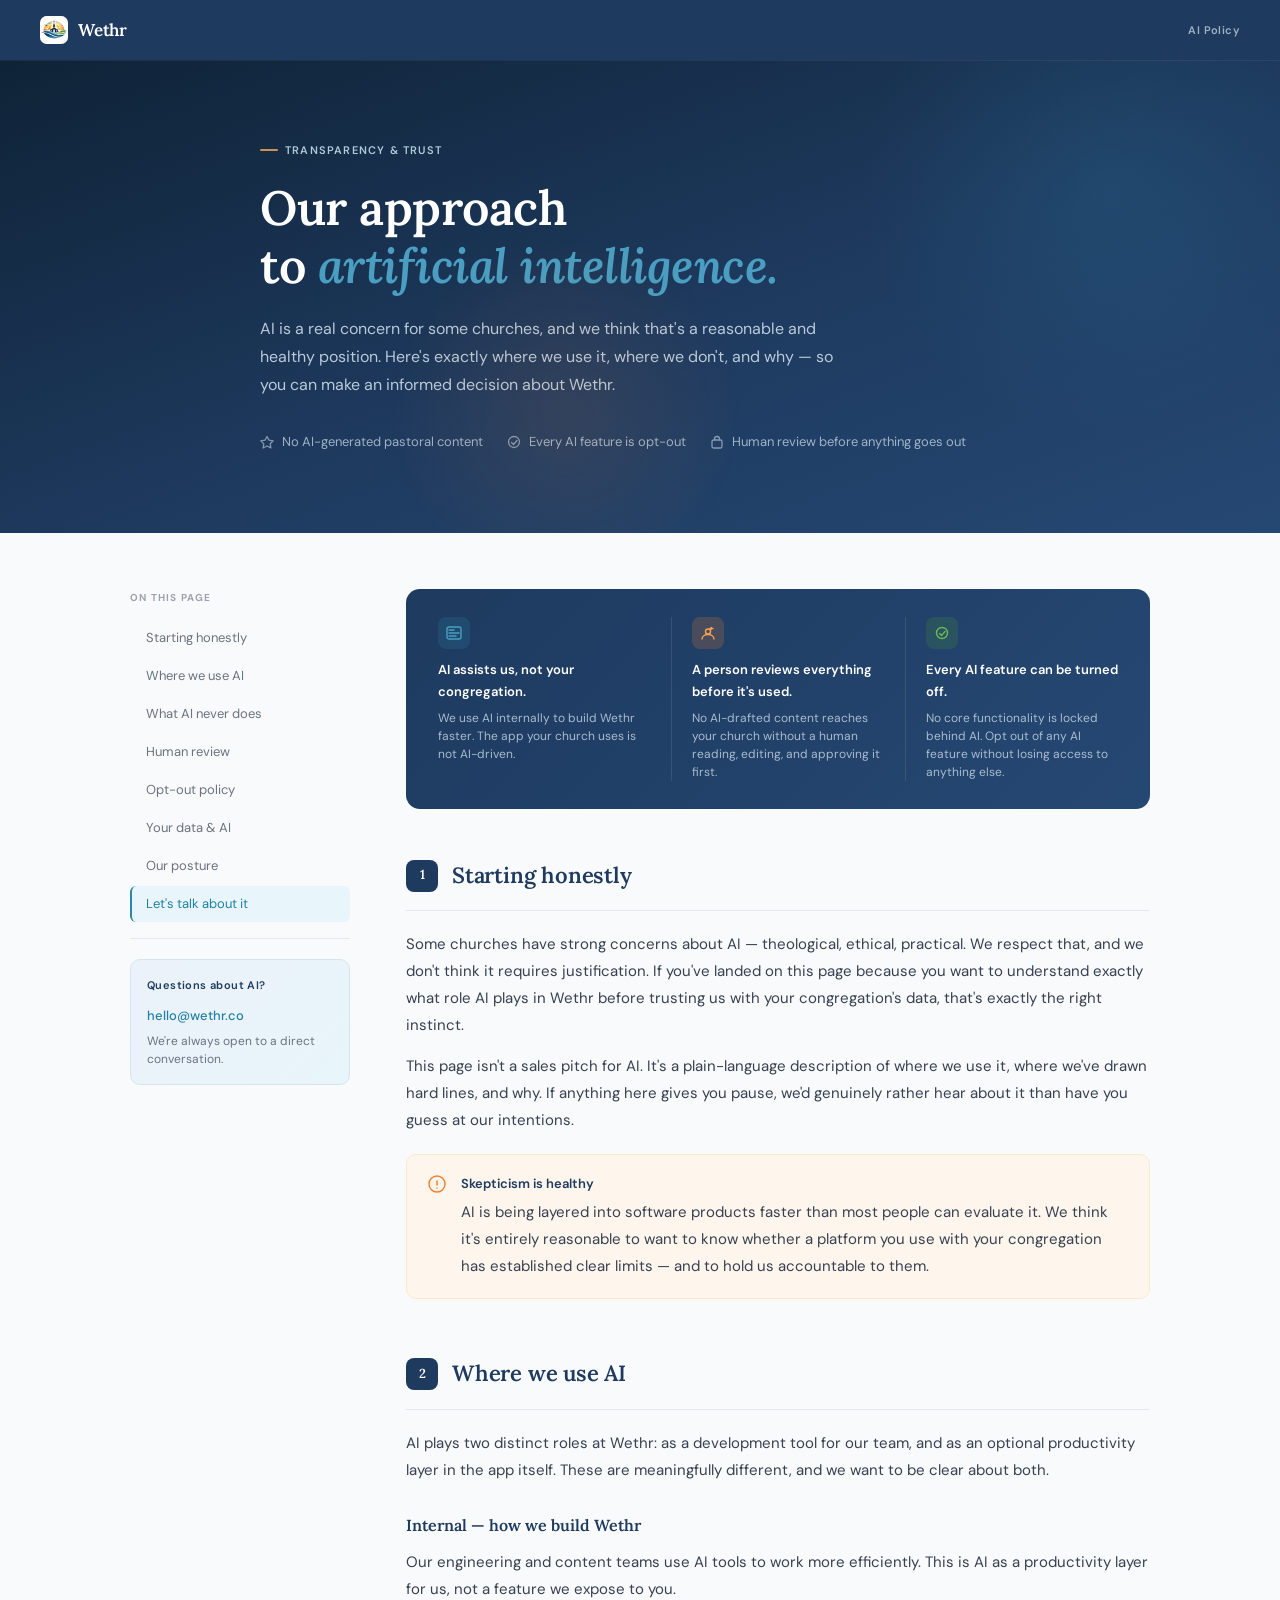
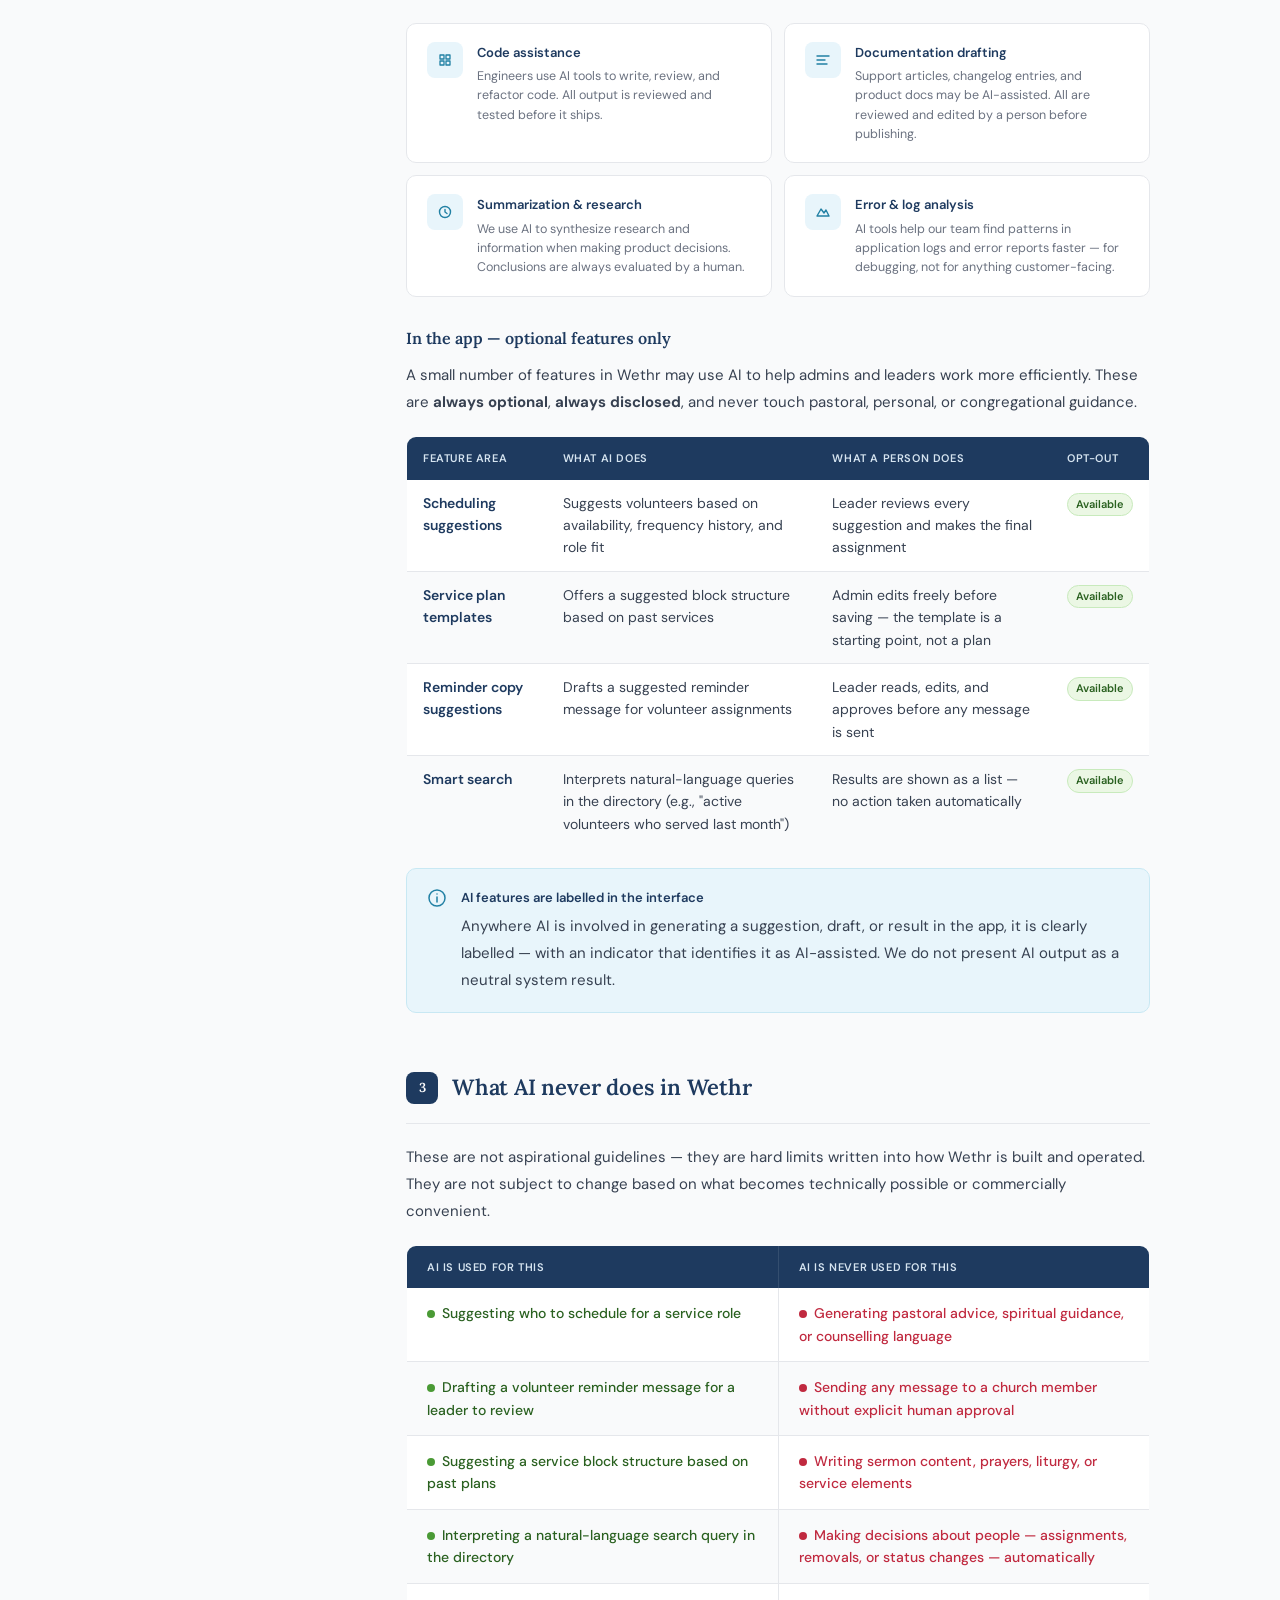
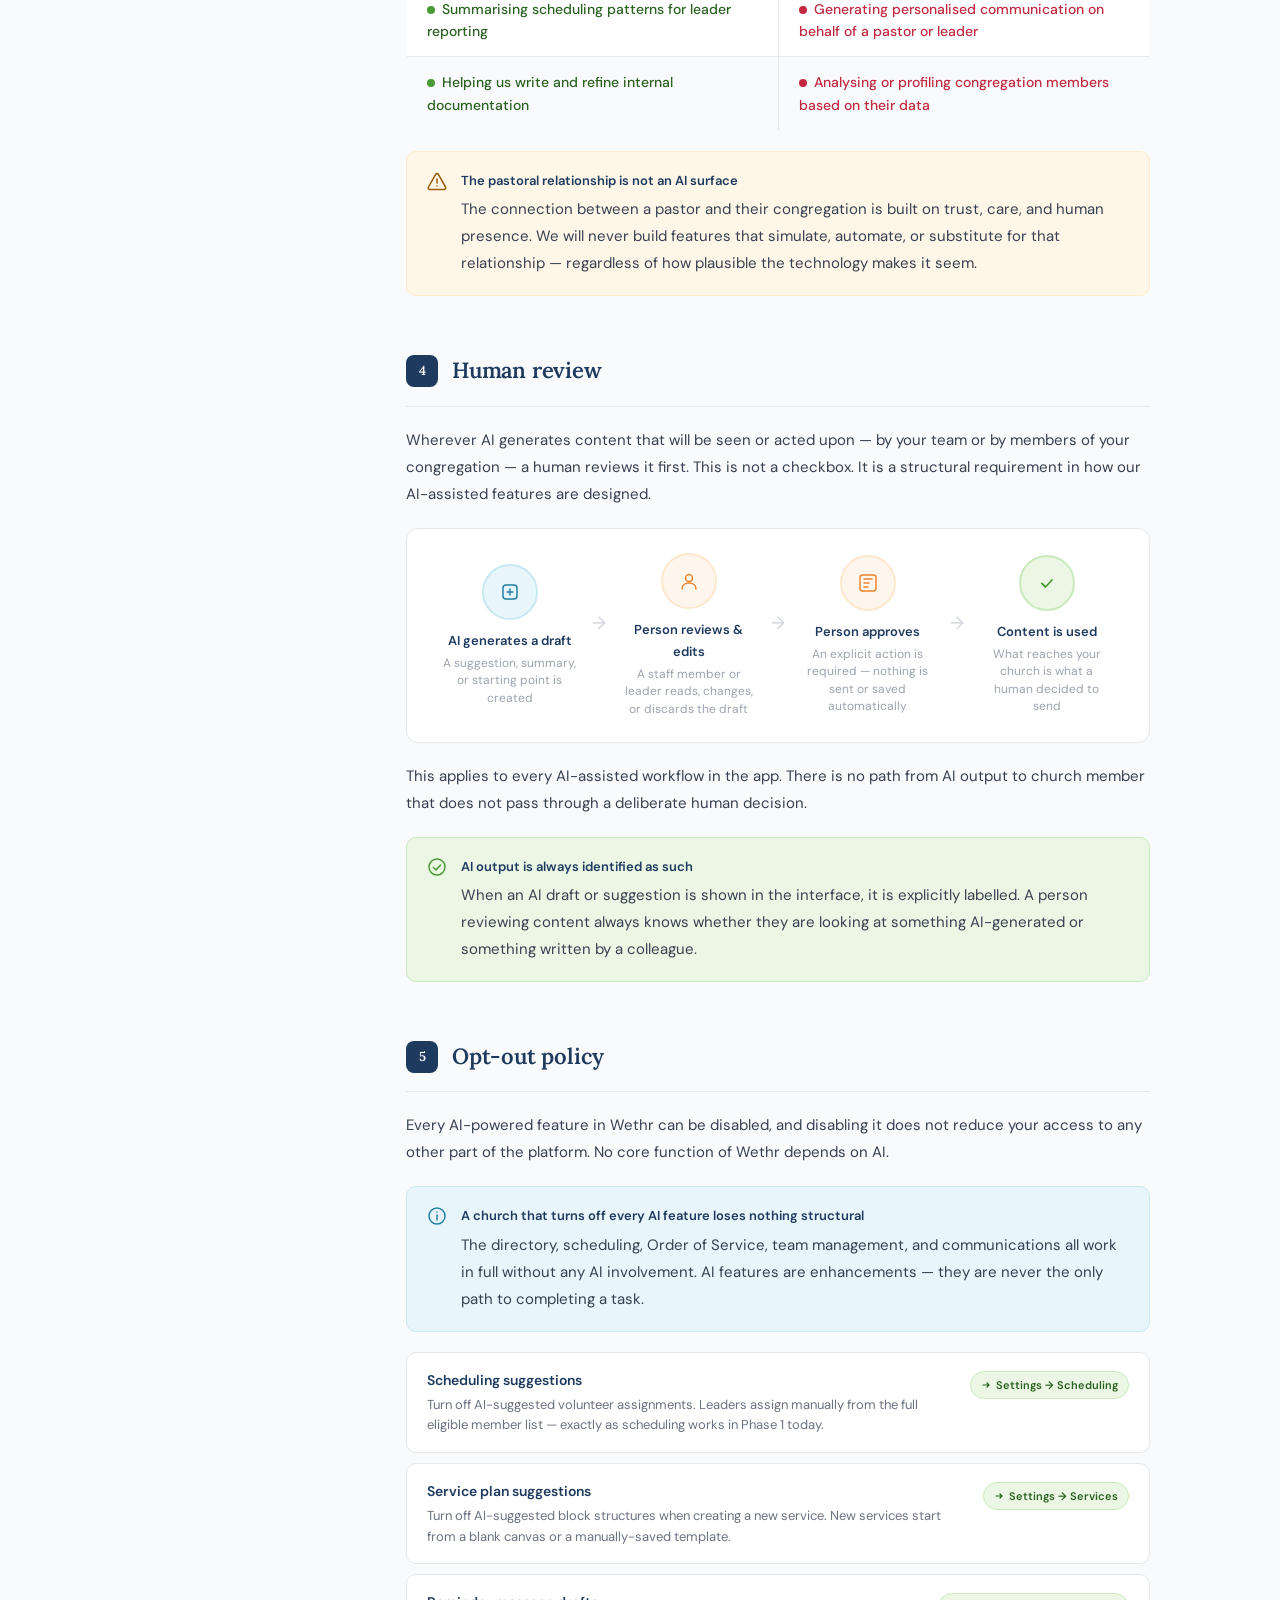
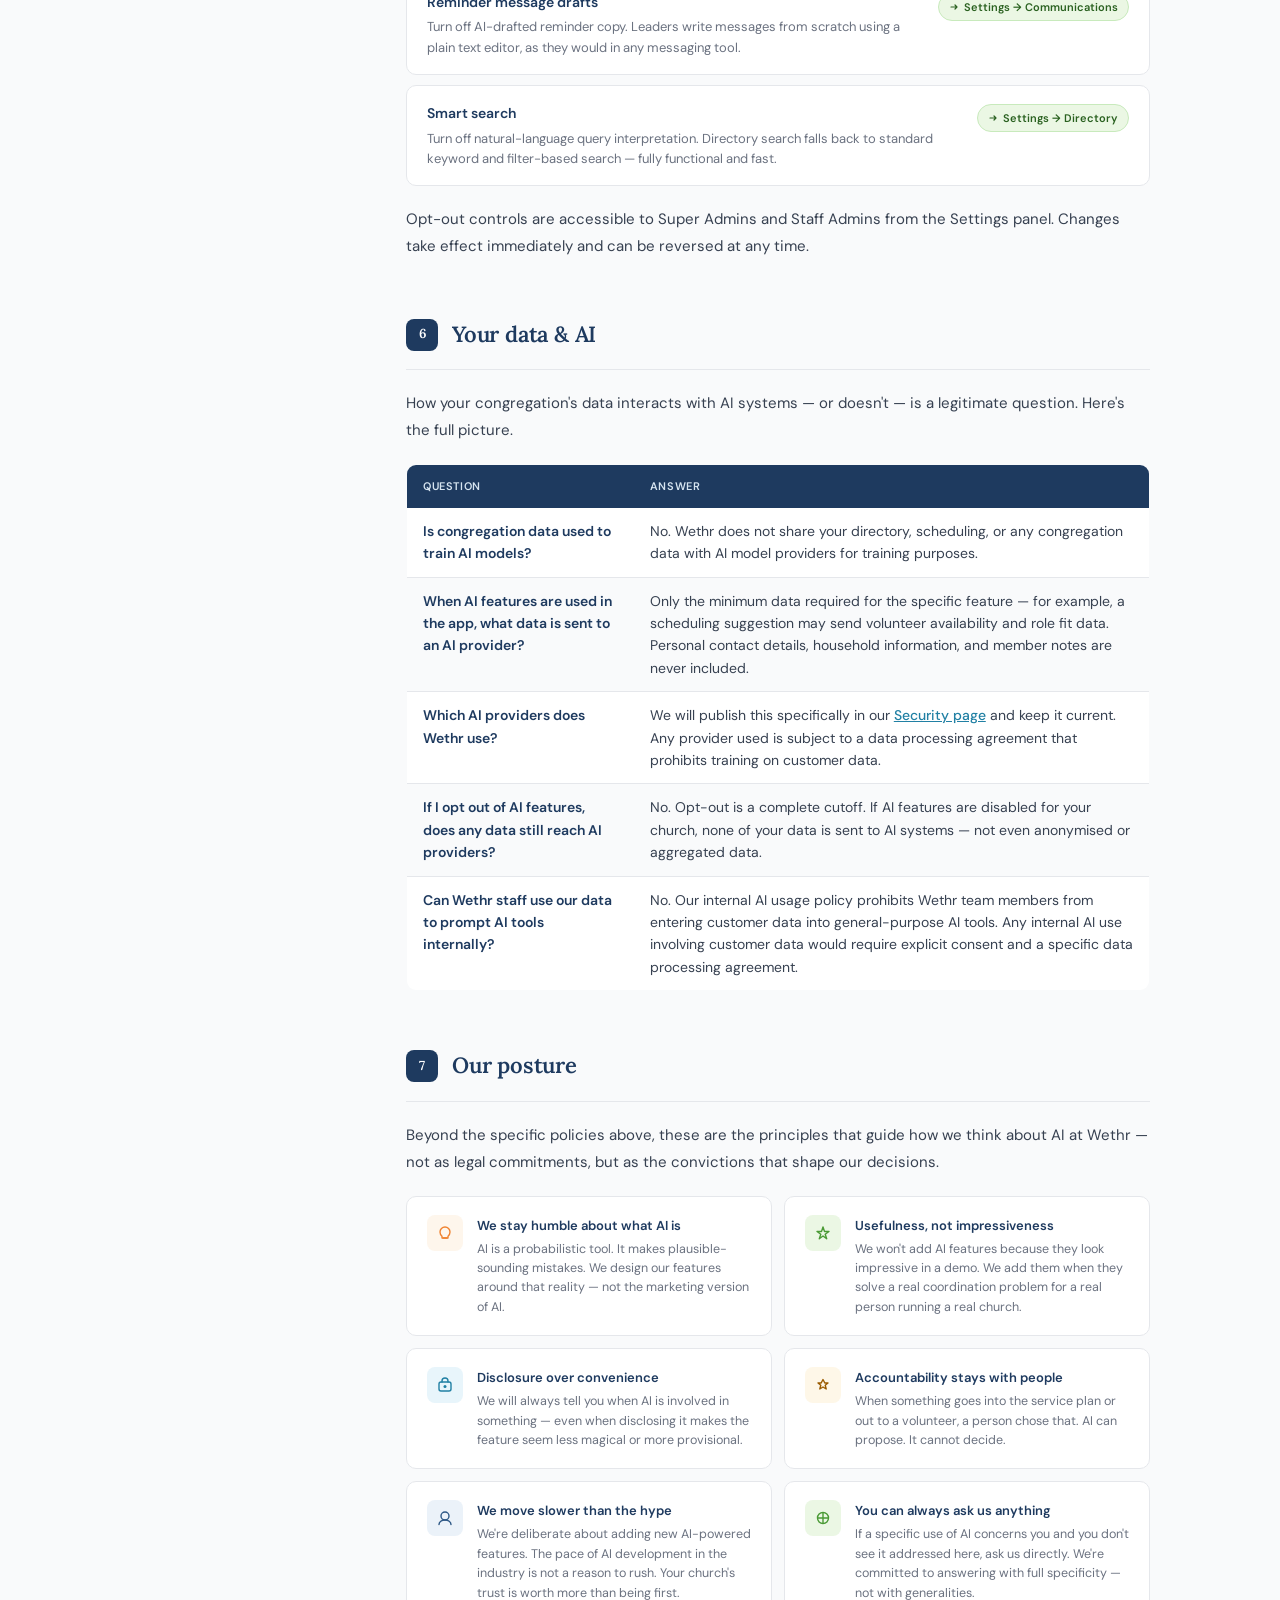
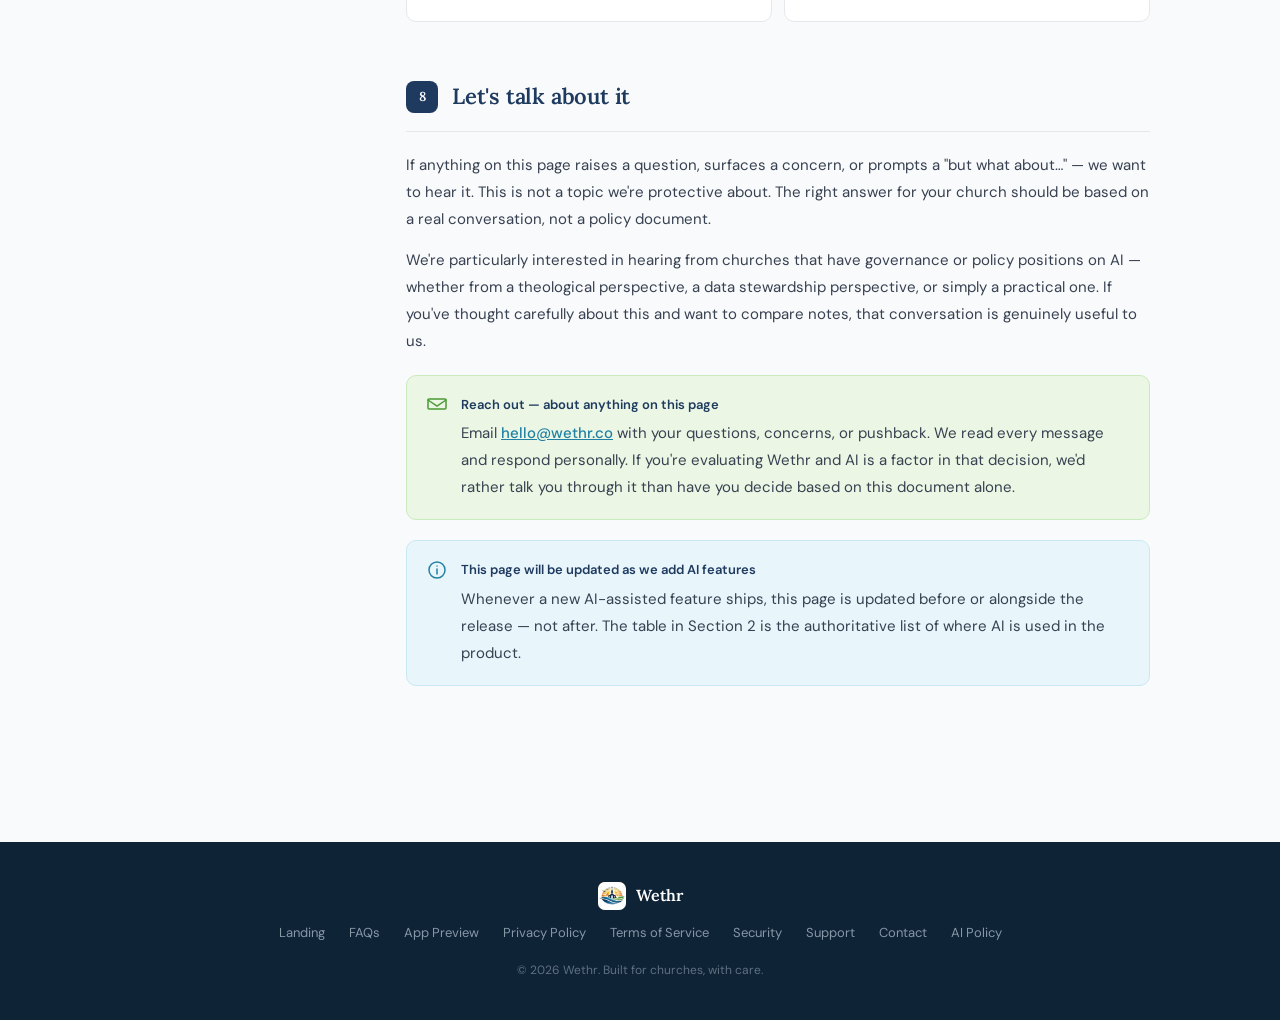
==== ai.html @ 68fc977c "Update to add support and policy pages" ====
<!DOCTYPE html>
<html lang="en">
<head>
  <meta charset="UTF-8" />
  <meta name="viewport" content="width=device-width, initial-scale=1.0" />
  <title>Our Approach to AI — Wethr</title>
  <link rel="preconnect" href="https://fonts.googleapis.com" />
  <link rel="preconnect" href="https://fonts.gstatic.com" crossorigin />
  <link href="https://fonts.googleapis.com/css2?family=Lora:ital,wght@0,400;0,600;1,400&family=DM+Sans:wght@300;400;500;600&display=swap" rel="stylesheet" />
  <style>
    *, *::before, *::after { box-sizing: border-box; margin: 0; padding: 0; }

    :root {
      --navy-950: #0F2337;
      --navy-900: #1E3A5F;
      --navy-800: #254873;
      --navy-700: #2D5886;
      --navy-600: #3A6B9E;
      --navy-100: #D6E4F0;
      --navy-50:  #EBF2F9;
      --cerulean-700: #1A6B8A;
      --cerulean-600: #2180A4;
      --cerulean-500: #2E86AB;
      --cerulean-400: #4A9EC1;
      --cerulean-100: #C8E8F3;
      --cerulean-50:  #E8F5FB;
      --sunrise-500: #F08330;
      --sunrise-400: #F5A254;
      --sunrise-100: #FDE8CC;
      --sunrise-50:  #FEF6EC;
      --meadow-700: #2A6120;
      --meadow-500: #4A9A35;
      --meadow-100: #C8EABC;
      --meadow-50:  #EBF7E4;
      --amber-700: #9A5B00;
      --amber-500: #D97B00;
      --amber-100: #FDECC8;
      --amber-50:  #FEF7E8;
      --neutral-900: #1A1A1A;
      --neutral-700: #374151;
      --neutral-500: #6B7280;
      --neutral-400: #9CA3AF;
      --neutral-300: #D1D5DB;
      --neutral-200: #E5E7EB;
      --neutral-100: #F3F4F6;
      --neutral-50:  #F9FAFB;
    }

    html { scroll-behavior: smooth; }
    body {
      font-family: 'DM Sans', sans-serif;
      background: var(--neutral-50);
      color: var(--neutral-700);
      line-height: 1.7;
      min-height: 100vh;
    }

    /* ── NAV ── */
    nav {
      background: var(--navy-900);
      padding: 0 40px; height: 60px;
      display: flex; align-items: center; justify-content: space-between;
      position: sticky; top: 0; z-index: 100;
      box-shadow: 0 1px 0 rgba(255,255,255,0.06);
    }
    .nav-logo { display: flex; align-items: center; gap: 10px; text-decoration: none; }
    .nav-logo-mark {
      width: 32px; height: 32px;
      background: linear-gradient(135deg, var(--sunrise-400), var(--cerulean-500));
      border-radius: 8px; display: flex; align-items: center; justify-content: center;
    }
    .nav-logo-mark svg { width: 18px; height: 18px; }
    .nav-wordmark { font-family: 'Lora', serif; font-size: 17px; font-weight: 600; color: #fff; letter-spacing: -0.2px; }
    .nav-badge { font-size: 11px; font-weight: 600; color: var(--navy-100); letter-spacing: 0.4px; opacity: 0.7; }

    /* ── HERO ── */
    .hero {
      background: linear-gradient(160deg, var(--navy-950) 0%, var(--navy-900) 55%, var(--navy-800) 100%);
      padding: 72px 40px 80px; position: relative; overflow: hidden;
    }
    .hero::before {
      content: ''; position: absolute; top: -120px; right: -80px;
      width: 500px; height: 500px;
      background: radial-gradient(circle, rgba(46,134,171,0.18) 0%, transparent 70%);
      pointer-events: none;
    }
    .hero::after {
      content: ''; position: absolute; bottom: -60px; left: 30%;
      width: 360px; height: 360px;
      background: radial-gradient(circle, rgba(240,131,48,0.10) 0%, transparent 70%);
      pointer-events: none;
    }
    .hero-inner {
      max-width: 760px; margin: 0 auto; position: relative;
      animation: fadeUp 0.5s ease both;
    }
    .hero-eyebrow {
      display: inline-flex; align-items: center; gap: 7px;
      font-size: 11px; font-weight: 600; letter-spacing: 1.2px;
      text-transform: uppercase; color: var(--cerulean-100);
      margin-bottom: 20px; opacity: 0.85;
    }
    .hero-eyebrow::before {
      content: ''; display: inline-block; width: 18px; height: 2px;
      background: var(--sunrise-400); border-radius: 2px;
    }
    .hero h1 {
      font-family: 'Lora', serif;
      font-size: clamp(32px, 5vw, 48px); font-weight: 600;
      color: #fff; line-height: 1.2; margin-bottom: 20px; letter-spacing: -0.5px;
    }
    .hero h1 em { font-style: italic; color: var(--cerulean-400); }
    .hero p { font-size: 16px; color: var(--navy-100); opacity: 0.85; max-width: 580px; line-height: 1.75; }
    .hero-meta { margin-top: 32px; display: flex; gap: 24px; flex-wrap: wrap; }
    .hero-meta-item { display: flex; align-items: center; gap: 8px; font-size: 13px; color: var(--navy-100); opacity: 0.7; }
    .hero-meta-item svg { width: 14px; height: 14px; opacity: 0.8; }

    /* ── LAYOUT ── */
    .page-body {
      max-width: 1100px; margin: 0 auto;
      padding: 56px 40px 100px;
      display: grid; grid-template-columns: 220px 1fr; gap: 56px; align-items: start;
    }

    /* ── SIDEBAR ── */
    .toc { position: sticky; top: 80px; }
    .toc-label { font-size: 10px; font-weight: 700; letter-spacing: 1.2px; text-transform: uppercase; color: var(--neutral-400); margin-bottom: 14px; }
    .toc-list { list-style: none; }
    .toc-list li + li { margin-top: 2px; }
    .toc-list a {
      display: block; padding: 7px 12px 7px 14px; font-size: 13px; color: var(--neutral-500);
      text-decoration: none; border-radius: 6px; border-left: 2px solid transparent; transition: all 0.15s;
    }
    .toc-list a:hover, .toc-list a.active {
      color: var(--cerulean-600); background: var(--cerulean-50); border-left-color: var(--cerulean-500);
    }
    .toc-divider { height: 1px; background: var(--neutral-200); margin: 16px 0; }
    .toc-contact-card {
      background: linear-gradient(135deg, var(--navy-50), var(--cerulean-50));
      border: 1px solid var(--navy-100); border-radius: 10px; padding: 16px; margin-top: 20px;
    }
    .toc-contact-card .label { font-size: 11px; font-weight: 600; color: var(--navy-900); letter-spacing: 0.4px; margin-bottom: 6px; }
    .toc-contact-card a { font-size: 13px; color: var(--cerulean-600); text-decoration: none; font-weight: 500; }
    .toc-contact-card a:hover { text-decoration: underline; }
    .toc-contact-card p { font-size: 12px; color: var(--neutral-500); margin-top: 4px; line-height: 1.5; }

    /* ── CONTENT ── */
    .content { min-width: 0; }

    /* Commitment banner */
    .commitment-banner {
      background: linear-gradient(135deg, var(--navy-900), var(--navy-800));
      border-radius: 14px; padding: 28px 32px; margin-bottom: 48px;
      display: grid; grid-template-columns: 1fr 1fr 1fr; gap: 20px;
      animation: fadeUp 0.5s 0.1s ease both;
    }
    .commitment-item { display: flex; flex-direction: column; gap: 6px; }
    .commitment-item + .commitment-item { border-left: 1px solid rgba(255,255,255,0.1); padding-left: 20px; }
    .commitment-icon { width: 32px; height: 32px; border-radius: 8px; display: flex; align-items: center; justify-content: center; margin-bottom: 4px; }
    .commitment-icon svg { width: 16px; height: 16px; }
    .commitment-icon.cerulean { background: rgba(46,134,171,0.2); color: #4A9EC1; }
    .commitment-icon.meadow   { background: rgba(74,154,53,0.2);  color: #6BB855; }
    .commitment-icon.sunrise  { background: rgba(240,131,48,0.2); color: #F5A254; }
    .commitment-title { font-size: 13px; font-weight: 600; color: #fff; }
    .commitment-desc  { font-size: 12px; color: var(--navy-100); opacity: 0.75; line-height: 1.5; }

    /* Section */
    .section { margin-bottom: 56px; scroll-margin-top: 84px; animation: fadeUp 0.4s ease both; }
    .section-header {
      display: flex; align-items: center; gap: 14px;
      margin-bottom: 20px; padding-bottom: 16px; border-bottom: 1px solid var(--neutral-200);
    }
    .section-number {
      width: 32px; height: 32px; background: var(--navy-900); border-radius: 8px;
      display: flex; align-items: center; justify-content: center;
      font-family: 'Lora', serif; font-size: 13px; font-weight: 600; color: #fff; flex-shrink: 0;
    }
    .section h2 { font-family: 'Lora', serif; font-size: 22px; font-weight: 600; color: var(--navy-900); letter-spacing: -0.2px; }
    .section p { font-size: 15px; line-height: 1.8; color: var(--neutral-700); margin-bottom: 14px; }
    .section p:last-child { margin-bottom: 0; }
    .section h3 { font-family: 'Lora', serif; font-size: 16px; font-weight: 600; color: var(--navy-900); margin: 28px 0 10px; }

    /* Callout */
    .callout { border-radius: 10px; padding: 18px 20px; margin: 20px 0; display: flex; gap: 14px; align-items: flex-start; }
    .callout.info    { background: var(--cerulean-50); border: 1px solid var(--cerulean-100); }
    .callout.success { background: var(--meadow-50);   border: 1px solid var(--meadow-100); }
    .callout.warm    { background: var(--sunrise-50);  border: 1px solid var(--sunrise-100); }
    .callout.caution { background: var(--amber-50);    border: 1px solid var(--amber-100); }
    .callout-icon { width: 20px; height: 20px; flex-shrink: 0; margin-top: 1px; }
    .callout.info    .callout-icon { color: var(--cerulean-600); }
    .callout.success .callout-icon { color: var(--meadow-500); }
    .callout.warm    .callout-icon { color: var(--sunrise-500); }
    .callout.caution .callout-icon { color: var(--amber-700); }
    .callout-body { flex: 1; }
    .callout-title { font-size: 13px; font-weight: 600; color: var(--navy-900); margin-bottom: 4px; }
    .callout-text  { font-size: 13.5px; line-height: 1.65; color: var(--neutral-700); margin: 0 !important; }

    /* Data table */
    .data-table { width: 100%; border-collapse: collapse; font-size: 14px; margin: 20px 0; border-radius: 10px; overflow: hidden; border: 1px solid var(--neutral-200); }
    .data-table thead { background: var(--navy-900); }
    .data-table thead th { padding: 12px 16px; text-align: left; font-size: 11px; font-weight: 600; color: var(--navy-100); letter-spacing: 0.6px; text-transform: uppercase; }
    .data-table tbody tr { border-bottom: 1px solid var(--neutral-200); transition: background 0.1s; }
    .data-table tbody tr:last-child { border-bottom: none; }
    .data-table tbody tr:nth-child(odd)  { background: #fff; }
    .data-table tbody tr:nth-child(even) { background: var(--neutral-50); }
    .data-table tbody tr:hover { background: var(--cerulean-50); }
    .data-table td { padding: 12px 16px; vertical-align: top; color: var(--neutral-700); line-height: 1.6; }
    .data-table td:first-child { font-weight: 600; color: var(--navy-900); }

    /* Badge */
    .badge { display: inline-block; font-size: 11px; font-weight: 600; padding: 2px 8px; border-radius: 99px; }
    .badge.blue   { background: var(--cerulean-50); color: var(--cerulean-700); border: 1px solid var(--cerulean-100); }
    .badge.green  { background: var(--meadow-50);   color: var(--meadow-700);   border: 1px solid var(--meadow-100); }
    .badge.warm   { background: var(--sunrise-50);  color: var(--sunrise-500);  border: 1px solid var(--sunrise-100); }
    .badge.navy   { background: var(--navy-50);     color: var(--navy-900);     border: 1px solid var(--navy-100); }
    .badge.amber  { background: var(--amber-50);    color: var(--amber-700);    border: 1px solid var(--amber-100); }

    /* Card grid */
    .card-grid { display: grid; grid-template-columns: 1fr 1fr; gap: 12px; margin: 20px 0; }
    .card {
      background: #fff; border: 1px solid var(--neutral-200); border-radius: 10px;
      padding: 18px 20px; display: flex; gap: 14px; align-items: flex-start;
      transition: box-shadow 0.15s;
    }
    .card:hover { box-shadow: 0 2px 12px rgba(30,58,95,0.08); }
    .card-icon { width: 36px; height: 36px; border-radius: 8px; background: var(--navy-50); display: flex; align-items: center; justify-content: center; flex-shrink: 0; }
    .card-icon svg { width: 16px; height: 16px; }
    .card-icon.cerulean { background: var(--cerulean-50); color: var(--cerulean-600); }
    .card-icon.meadow   { background: var(--meadow-50);   color: var(--meadow-500); }
    .card-icon.sunrise  { background: var(--sunrise-50);  color: var(--sunrise-500); }
    .card-icon.amber    { background: var(--amber-50);    color: var(--amber-700); }
    .card-icon.navy     { background: var(--navy-50);     color: var(--navy-700); }
    .card-title { font-size: 13px; font-weight: 600; color: var(--navy-900); margin-bottom: 3px; }
    .card-desc  { font-size: 12.5px; color: var(--neutral-500); line-height: 1.55; }

    /* ── BOUNDARY TABLE — uses/never-uses ── */
    .boundary-table { width: 100%; border-collapse: collapse; font-size: 14px; margin: 20px 0; border-radius: 10px; overflow: hidden; border: 1px solid var(--neutral-200); }
    .boundary-table thead { background: var(--navy-900); }
    .boundary-table thead th { padding: 12px 20px; text-align: left; font-size: 11px; font-weight: 600; color: var(--navy-100); letter-spacing: 0.6px; text-transform: uppercase; }
    .boundary-table thead th:last-child { border-left: 1px solid rgba(255,255,255,0.1); }
    .boundary-table tbody tr { border-bottom: 1px solid var(--neutral-200); }
    .boundary-table tbody tr:last-child { border-bottom: none; }
    .boundary-table tbody tr:nth-child(odd)  { background: #fff; }
    .boundary-table tbody tr:nth-child(even) { background: var(--neutral-50); }
    .boundary-table td { padding: 14px 20px; vertical-align: top; line-height: 1.6; }
    .boundary-table td:last-child { border-left: 1px solid var(--neutral-200); }
    .boundary-table .col-yes { color: var(--meadow-700); font-weight: 500; }
    .boundary-table .col-no  { color: #C0293F; font-weight: 500; }
    .dot-yes { display: inline-block; width: 8px; height: 8px; border-radius: 50%; background: var(--meadow-500); margin-right: 7px; flex-shrink: 0; }
    .dot-no  { display: inline-block; width: 8px; height: 8px; border-radius: 50%; background: #C0293F; margin-right: 7px; flex-shrink: 0; }

    /* Opt-out strip */
    .opt-out-grid { display: flex; flex-direction: column; gap: 10px; margin: 20px 0; }
    .opt-out-row {
      display: flex; align-items: flex-start; gap: 16px;
      background: #fff; border: 1px solid var(--neutral-200); border-radius: 10px; padding: 16px 20px;
      transition: border-color 0.15s;
    }
    .opt-out-row:hover { border-color: var(--cerulean-100); }
    .opt-out-feature { flex: 1; }
    .opt-out-name { font-size: 14px; font-weight: 600; color: var(--navy-900); margin-bottom: 3px; }
    .opt-out-desc { font-size: 13px; color: var(--neutral-500); line-height: 1.55; }
    .opt-out-badge {
      flex-shrink: 0; display: inline-flex; align-items: center; gap: 5px;
      font-size: 11px; font-weight: 600;
      background: var(--meadow-50); color: var(--meadow-700);
      border: 1px solid var(--meadow-100); border-radius: 99px; padding: 4px 10px; white-space: nowrap; margin-top: 2px;
    }
    .opt-out-badge svg { width: 10px; height: 10px; }

    /* Human-in-loop diagram */
    .review-flow {
      background: #fff; border: 1px solid var(--neutral-200); border-radius: 12px;
      padding: 24px; margin: 20px 0; display: flex; align-items: center; gap: 0; overflow: hidden;
    }
    .flow-step {
      flex: 1; display: flex; flex-direction: column; align-items: center;
      text-align: center; padding: 0 12px; position: relative;
    }
    .flow-step + .flow-step::before {
      content: '';
      position: absolute; left: 0; top: 28px;
      width: 100%; height: 2px;
      background: var(--neutral-200); z-index: 0;
      transform: translateX(-50%);
    }
    .flow-icon {
      width: 56px; height: 56px; border-radius: 50%;
      display: flex; align-items: center; justify-content: center;
      position: relative; z-index: 1; margin-bottom: 10px;
    }
    .flow-icon svg { width: 22px; height: 22px; }
    .flow-icon.ai     { background: var(--cerulean-50); border: 2px solid var(--cerulean-100); color: var(--cerulean-600); }
    .flow-icon.person { background: var(--sunrise-50);  border: 2px solid var(--sunrise-100);  color: var(--sunrise-500); }
    .flow-icon.check  { background: var(--meadow-50);   border: 2px solid var(--meadow-100);   color: var(--meadow-500); }
    .flow-label { font-size: 13px; font-weight: 600; color: var(--navy-900); margin-bottom: 3px; }
    .flow-desc  { font-size: 12px; color: var(--neutral-400); line-height: 1.45; }
    .flow-arrow {
      font-size: 18px; color: var(--neutral-300); flex-shrink: 0;
      position: relative; z-index: 1; padding: 0 4px;
      margin-top: -24px;
    }

    /* Footer */
    footer { background: var(--navy-950); padding: 40px; text-align: center; }
    .footer-logo { display: flex; align-items: center; justify-content: center; gap: 10px; margin-bottom: 12px; }
    .footer-logo-mark { width: 28px; height: 28px; background: linear-gradient(135deg, var(--sunrise-400), var(--cerulean-500)); border-radius: 7px; }
    .footer-wordmark { font-family: 'Lora', serif; font-size: 16px; font-weight: 600; color: #fff; }
    .footer-links { display: flex; justify-content: center; gap: 24px; margin-bottom: 16px; flex-wrap: wrap; }
    .footer-links a { font-size: 13px; color: var(--navy-100); opacity: 0.6; text-decoration: none; transition: opacity 0.15s; }
    .footer-links a:hover { opacity: 1; }
    .footer-copy { font-size: 12px; color: var(--navy-100); opacity: 0.4; }

    @media (max-width: 768px) {
      .page-body { grid-template-columns: 1fr; padding: 36px 20px 60px; gap: 0; }
      .toc { display: none; }
      .hero { padding: 48px 20px 56px; }
      nav { padding: 0 20px; }
      .commitment-banner { grid-template-columns: 1fr; padding: 20px; }
      .commitment-item + .commitment-item { border-left: none; padding-left: 0; border-top: 1px solid rgba(255,255,255,0.1); padding-top: 16px; }
      .card-grid { grid-template-columns: 1fr; }
      .review-flow { flex-direction: column; gap: 16px; }
      .flow-step + .flow-step::before { display: none; }
      .flow-arrow { transform: rotate(90deg); margin: 0; }
    }

    @keyframes fadeUp {
      from { opacity: 0; transform: translateY(16px); }
      to   { opacity: 1; transform: translateY(0); }
    }
  </style>
</head>
<body>

  <!-- NAV -->
  <nav>
    <a href="#" class="nav-logo">
      <img src="./wethr_logo-192.png" alt="Wethr" class="footer-logo-mark">
      <span class="nav-wordmark">Wethr</span>
    </a>
    <span class="nav-badge">AI Policy</span>
  </nav>

  <!-- HERO -->
  <div class="hero">
    <div class="hero-inner">
      <div class="hero-eyebrow">Transparency &amp; Trust</div>
      <h1>Our approach<br>to <em>artificial intelligence.</em></h1>
      <p>AI is a real concern for some churches, and we think that's a reasonable and healthy position. Here's exactly where we use it, where we don't, and why — so you can make an informed decision about Wethr.</p>
      <div class="hero-meta">
        <div class="hero-meta-item">
          <svg viewBox="0 0 14 14" fill="none"><path d="M7 1.5L9 5.2l4.2.6-3 3 .7 4.1L7 11l-3.9 2 .7-4.1-3-3L5 5.2z" stroke="currentColor" stroke-width="1.3" stroke-linejoin="round"/></svg>
          No AI-generated pastoral content
        </div>
        <div class="hero-meta-item">
          <svg viewBox="0 0 14 14" fill="none"><circle cx="7" cy="7" r="5.5" stroke="currentColor" stroke-width="1.3"/><path d="M4.5 7.5l2 2 3.5-4" stroke="currentColor" stroke-width="1.3" stroke-linecap="round" stroke-linejoin="round"/></svg>
          Every AI feature is opt-out
        </div>
        <div class="hero-meta-item">
          <svg viewBox="0 0 14 14" fill="none"><rect x="2" y="5" width="10" height="8" rx="1.5" stroke="currentColor" stroke-width="1.3"/><path d="M4.5 5V4a2.5 2.5 0 015 0v1" stroke="currentColor" stroke-width="1.3" stroke-linecap="round"/></svg>
          Human review before anything goes out
        </div>
      </div>
    </div>
  </div>

  <!-- MAIN -->
  <div class="page-body">

    <!-- SIDEBAR TOC -->
    <aside class="toc">
      <div class="toc-label">On this page</div>
      <ul class="toc-list">
        <li><a href="#honest" class="active">Starting honestly</a></li>
        <li><a href="#where-we-use-it">Where we use AI</a></li>
        <li><a href="#hard-boundaries">What AI never does</a></li>
        <li><a href="#human-review">Human review</a></li>
        <li><a href="#opt-out">Opt-out policy</a></li>
        <li><a href="#your-data">Your data &amp; AI</a></li>
        <li><a href="#our-posture">Our posture</a></li>
        <li><a href="#conversation">Let's talk about it</a></li>
      </ul>

      <div class="toc-divider"></div>

      <div class="toc-contact-card">
        <div class="label">Questions about AI?</div>
        <a href="mailto:hello@wethr.co">hello@wethr.co</a>
        <p>We're always open to a direct conversation.</p>
      </div>
    </aside>

    <!-- CONTENT -->
    <main class="content">

      <!-- Summary banner -->
      <div class="commitment-banner">
        <div class="commitment-item">
          <div class="commitment-icon cerulean">
            <svg viewBox="0 0 16 16" fill="none"><path d="M3 8h10M3 5h5M3 11h7" stroke="currentColor" stroke-width="1.4" stroke-linecap="round"/><rect x="1" y="2" width="14" height="12" rx="2" stroke="currentColor" stroke-width="1.4"/></svg>
          </div>
          <div class="commitment-title">AI assists us, not your congregation.</div>
          <div class="commitment-desc">We use AI internally to build Wethr faster. The app your church uses is not AI-driven.</div>
        </div>
        <div class="commitment-item">
          <div class="commitment-icon sunrise">
            <svg viewBox="0 0 16 16" fill="none"><circle cx="8" cy="6.5" r="2.5" stroke="currentColor" stroke-width="1.4"/><path d="M2 14c0-2.8 2.7-4.5 6-4.5s6 1.7 6 4.5" stroke="currentColor" stroke-width="1.4" stroke-linecap="round"/><path d="M11 2.5l1 1-1 1M13 3.5h-3" stroke="currentColor" stroke-width="1.3" stroke-linecap="round" stroke-linejoin="round"/></svg>
          </div>
          <div class="commitment-title">A person reviews everything before it's used.</div>
          <div class="commitment-desc">No AI-drafted content reaches your church without a human reading, editing, and approving it first.</div>
        </div>
        <div class="commitment-item">
          <div class="commitment-icon meadow">
            <svg viewBox="0 0 16 16" fill="none"><circle cx="8" cy="8" r="5.5" stroke="currentColor" stroke-width="1.4"/><path d="M5.5 8.5l2 2 3.5-4" stroke="currentColor" stroke-width="1.4" stroke-linecap="round" stroke-linejoin="round"/></svg>
          </div>
          <div class="commitment-title">Every AI feature can be turned off.</div>
          <div class="commitment-desc">No core functionality is locked behind AI. Opt out of any AI feature without losing access to anything else.</div>
        </div>
      </div>

      <!-- 1. Starting honestly -->
      <section class="section" id="honest">
        <div class="section-header">
          <div class="section-number">1</div>
          <h2>Starting honestly</h2>
        </div>

        <p>Some churches have strong concerns about AI — theological, ethical, practical. We respect that, and we don't think it requires justification. If you've landed on this page because you want to understand exactly what role AI plays in Wethr before trusting us with your congregation's data, that's exactly the right instinct.</p>

        <p>This page isn't a sales pitch for AI. It's a plain-language description of where we use it, where we've drawn hard lines, and why. If anything here gives you pause, we'd genuinely rather hear about it than have you guess at our intentions.</p>

        <div class="callout warm">
          <svg class="callout-icon" viewBox="0 0 20 20" fill="none"><path d="M10 18a8 8 0 100-16 8 8 0 000 16zm0-11v4m0 3h.01" stroke="currentColor" stroke-width="1.5" stroke-linecap="round"/></svg>
          <div class="callout-body">
            <div class="callout-title">Skepticism is healthy</div>
            <p class="callout-text">AI is being layered into software products faster than most people can evaluate it. We think it's entirely reasonable to want to know whether a platform you use with your congregation has established clear limits — and to hold us accountable to them.</p>
          </div>
        </div>
      </section>

      <!-- 2. Where we use AI -->
      <section class="section" id="where-we-use-it">
        <div class="section-header">
          <div class="section-number">2</div>
          <h2>Where we use AI</h2>
        </div>

        <p>AI plays two distinct roles at Wethr: as a development tool for our team, and as an optional productivity layer in the app itself. These are meaningfully different, and we want to be clear about both.</p>

        <h3>Internal — how we build Wethr</h3>
        <p>Our engineering and content teams use AI tools to work more efficiently. This is AI as a productivity layer for us, not a feature we expose to you.</p>

        <div class="card-grid">
          <div class="card">
            <div class="card-icon cerulean">
              <svg viewBox="0 0 16 16" fill="none"><path d="M3 3h4v4H3zM9 3h4v4H9zM3 9h4v4H3zM9 9h4v4H9z" stroke="currentColor" stroke-width="1.3" stroke-linejoin="round"/></svg>
            </div>
            <div>
              <div class="card-title">Code assistance</div>
              <div class="card-desc">Engineers use AI tools to write, review, and refactor code. All output is reviewed and tested before it ships.</div>
            </div>
          </div>
          <div class="card">
            <div class="card-icon cerulean">
              <svg viewBox="0 0 16 16" fill="none"><path d="M2 4h12M2 8h8M2 12h10" stroke="currentColor" stroke-width="1.4" stroke-linecap="round"/></svg>
            </div>
            <div>
              <div class="card-title">Documentation drafting</div>
              <div class="card-desc">Support articles, changelog entries, and product docs may be AI-assisted. All are reviewed and edited by a person before publishing.</div>
            </div>
          </div>
          <div class="card">
            <div class="card-icon cerulean">
              <svg viewBox="0 0 16 16" fill="none"><circle cx="8" cy="8" r="5.5" stroke="currentColor" stroke-width="1.4"/><path d="M8 5.5v2.5l2 1.5" stroke="currentColor" stroke-width="1.4" stroke-linecap="round"/></svg>
            </div>
            <div>
              <div class="card-title">Summarization &amp; research</div>
              <div class="card-desc">We use AI to synthesize research and information when making product decisions. Conclusions are always evaluated by a human.</div>
            </div>
          </div>
          <div class="card">
            <div class="card-icon cerulean">
              <svg viewBox="0 0 16 16" fill="none"><path d="M2 12L6 5l3 4 2-3 3 6H2z" stroke="currentColor" stroke-width="1.4" stroke-linejoin="round"/></svg>
            </div>
            <div>
              <div class="card-title">Error &amp; log analysis</div>
              <div class="card-desc">AI tools help our team find patterns in application logs and error reports faster — for debugging, not for anything customer-facing.</div>
            </div>
          </div>
        </div>

        <h3>In the app — optional features only</h3>
        <p>A small number of features in Wethr may use AI to help admins and leaders work more efficiently. These are <strong>always optional</strong>, <strong>always disclosed</strong>, and never touch pastoral, personal, or congregational guidance.</p>

        <table class="data-table">
          <thead>
            <tr>
              <th>Feature area</th>
              <th>What AI does</th>
              <th>What a person does</th>
              <th>Opt-out</th>
            </tr>
          </thead>
          <tbody>
            <tr>
              <td>Scheduling suggestions</td>
              <td>Suggests volunteers based on availability, frequency history, and role fit</td>
              <td>Leader reviews every suggestion and makes the final assignment</td>
              <td><span class="badge green">Available</span></td>
            </tr>
            <tr>
              <td>Service plan templates</td>
              <td>Offers a suggested block structure based on past services</td>
              <td>Admin edits freely before saving — the template is a starting point, not a plan</td>
              <td><span class="badge green">Available</span></td>
            </tr>
            <tr>
              <td>Reminder copy suggestions</td>
              <td>Drafts a suggested reminder message for volunteer assignments</td>
              <td>Leader reads, edits, and approves before any message is sent</td>
              <td><span class="badge green">Available</span></td>
            </tr>
            <tr>
              <td>Smart search</td>
              <td>Interprets natural-language queries in the directory (e.g., "active volunteers who served last month")</td>
              <td>Results are shown as a list — no action taken automatically</td>
              <td><span class="badge green">Available</span></td>
            </tr>
          </tbody>
        </table>

        <div class="callout info">
          <svg class="callout-icon" viewBox="0 0 20 20" fill="none"><circle cx="10" cy="10" r="8" stroke="currentColor" stroke-width="1.5"/><path d="M10 9v5m0-8h.01" stroke="currentColor" stroke-width="1.5" stroke-linecap="round"/></svg>
          <div class="callout-body">
            <div class="callout-title">AI features are labelled in the interface</div>
            <p class="callout-text">Anywhere AI is involved in generating a suggestion, draft, or result in the app, it is clearly labelled — with an indicator that identifies it as AI-assisted. We do not present AI output as a neutral system result.</p>
          </div>
        </div>
      </section>

      <!-- 3. Hard boundaries -->
      <section class="section" id="hard-boundaries">
        <div class="section-header">
          <div class="section-number">3</div>
          <h2>What AI never does in Wethr</h2>
        </div>

        <p>These are not aspirational guidelines — they are hard limits written into how Wethr is built and operated. They are not subject to change based on what becomes technically possible or commercially convenient.</p>

        <table class="boundary-table">
          <thead>
            <tr>
              <th style="width:50%">AI is used for this</th>
              <th style="width:50%">AI is never used for this</th>
            </tr>
          </thead>
          <tbody>
            <tr>
              <td class="col-yes"><span class="dot-yes"></span>Suggesting who to schedule for a service role</td>
              <td class="col-no"><span class="dot-no"></span>Generating pastoral advice, spiritual guidance, or counselling language</td>
            </tr>
            <tr>
              <td class="col-yes"><span class="dot-yes"></span>Drafting a volunteer reminder message for a leader to review</td>
              <td class="col-no"><span class="dot-no"></span>Sending any message to a church member without explicit human approval</td>
            </tr>
            <tr>
              <td class="col-yes"><span class="dot-yes"></span>Suggesting a service block structure based on past plans</td>
              <td class="col-no"><span class="dot-no"></span>Writing sermon content, prayers, liturgy, or service elements</td>
            </tr>
            <tr>
              <td class="col-yes"><span class="dot-yes"></span>Interpreting a natural-language search query in the directory</td>
              <td class="col-no"><span class="dot-no"></span>Making decisions about people — assignments, removals, or status changes — automatically</td>
            </tr>
            <tr>
              <td class="col-yes"><span class="dot-yes"></span>Summarising scheduling patterns for leader reporting</td>
              <td class="col-no"><span class="dot-no"></span>Generating personalised communication on behalf of a pastor or leader</td>
            </tr>
            <tr>
              <td class="col-yes"><span class="dot-yes"></span>Helping us write and refine internal documentation</td>
              <td class="col-no"><span class="dot-no"></span>Analysing or profiling congregation members based on their data</td>
            </tr>
          </tbody>
        </table>

        <div class="callout caution">
          <svg class="callout-icon" viewBox="0 0 20 20" fill="none"><path d="M8.6 3.4L1.5 16a1.6 1.6 0 001.4 2.4h14.2a1.6 1.6 0 001.4-2.4L11.4 3.4a1.6 1.6 0 00-2.8 0z" stroke="currentColor" stroke-width="1.5" stroke-linejoin="round"/><path d="M10 8v4m0 3h.01" stroke="currentColor" stroke-width="1.5" stroke-linecap="round"/></svg>
          <div class="callout-body">
            <div class="callout-title">The pastoral relationship is not an AI surface</div>
            <p class="callout-text">The connection between a pastor and their congregation is built on trust, care, and human presence. We will never build features that simulate, automate, or substitute for that relationship — regardless of how plausible the technology makes it seem.</p>
          </div>
        </div>
      </section>

      <!-- 4. Human review -->
      <section class="section" id="human-review">
        <div class="section-header">
          <div class="section-number">4</div>
          <h2>Human review</h2>
        </div>

        <p>Wherever AI generates content that will be seen or acted upon — by your team or by members of your congregation — a human reviews it first. This is not a checkbox. It is a structural requirement in how our AI-assisted features are designed.</p>

        <div class="review-flow">
          <div class="flow-step">
            <div class="flow-icon ai">
              <svg viewBox="0 0 22 22" fill="none"><rect x="4" y="4" width="14" height="14" rx="3" stroke="currentColor" stroke-width="1.5"/><path d="M8 11h6M11 8v6" stroke="currentColor" stroke-width="1.5" stroke-linecap="round"/></svg>
            </div>
            <div class="flow-label">AI generates a draft</div>
            <div class="flow-desc">A suggestion, summary, or starting point is created</div>
          </div>
          <div class="flow-arrow">→</div>
          <div class="flow-step">
            <div class="flow-icon person">
              <svg viewBox="0 0 22 22" fill="none"><circle cx="11" cy="8" r="3.5" stroke="currentColor" stroke-width="1.5"/><path d="M4 19c0-3.9 3.1-6 7-6s7 2.1 7 6" stroke="currentColor" stroke-width="1.5" stroke-linecap="round"/></svg>
            </div>
            <div class="flow-label">Person reviews &amp; edits</div>
            <div class="flow-desc">A staff member or leader reads, changes, or discards the draft</div>
          </div>
          <div class="flow-arrow">→</div>
          <div class="flow-step">
            <div class="flow-icon person">
              <svg viewBox="0 0 22 22" fill="none"><path d="M7 11h5M7 7h8M7 15h4" stroke="currentColor" stroke-width="1.5" stroke-linecap="round"/><rect x="3" y="3" width="16" height="16" rx="2.5" stroke="currentColor" stroke-width="1.5"/></svg>
            </div>
            <div class="flow-label">Person approves</div>
            <div class="flow-desc">An explicit action is required — nothing is sent or saved automatically</div>
          </div>
          <div class="flow-arrow">→</div>
          <div class="flow-step">
            <div class="flow-icon check">
              <svg viewBox="0 0 22 22" fill="none"><path d="M6 11.5l3.5 3.5 6.5-7" stroke="currentColor" stroke-width="1.8" stroke-linecap="round" stroke-linejoin="round"/></svg>
            </div>
            <div class="flow-label">Content is used</div>
            <div class="flow-desc">What reaches your church is what a human decided to send</div>
          </div>
        </div>

        <p>This applies to every AI-assisted workflow in the app. There is no path from AI output to church member that does not pass through a deliberate human decision.</p>

        <div class="callout success">
          <svg class="callout-icon" viewBox="0 0 20 20" fill="none"><circle cx="10" cy="10" r="8" stroke="currentColor" stroke-width="1.5"/><path d="M6.5 10.5l2.5 2.5 4.5-5" stroke="currentColor" stroke-width="1.5" stroke-linecap="round" stroke-linejoin="round"/></svg>
          <div class="callout-body">
            <div class="callout-title">AI output is always identified as such</div>
            <p class="callout-text">When an AI draft or suggestion is shown in the interface, it is explicitly labelled. A person reviewing content always knows whether they are looking at something AI-generated or something written by a colleague.</p>
          </div>
        </div>
      </section>

      <!-- 5. Opt-out -->
      <section class="section" id="opt-out">
        <div class="section-header">
          <div class="section-number">5</div>
          <h2>Opt-out policy</h2>
        </div>

        <p>Every AI-powered feature in Wethr can be disabled, and disabling it does not reduce your access to any other part of the platform. No core function of Wethr depends on AI.</p>

        <div class="callout info">
          <svg class="callout-icon" viewBox="0 0 20 20" fill="none"><circle cx="10" cy="10" r="8" stroke="currentColor" stroke-width="1.5"/><path d="M10 9v5m0-8h.01" stroke="currentColor" stroke-width="1.5" stroke-linecap="round"/></svg>
          <div class="callout-body">
            <div class="callout-title">A church that turns off every AI feature loses nothing structural</div>
            <p class="callout-text">The directory, scheduling, Order of Service, team management, and communications all work in full without any AI involvement. AI features are enhancements — they are never the only path to completing a task.</p>
          </div>
        </div>

        <div class="opt-out-grid">
          <div class="opt-out-row">
            <div class="opt-out-feature">
              <div class="opt-out-name">Scheduling suggestions</div>
              <div class="opt-out-desc">Turn off AI-suggested volunteer assignments. Leaders assign manually from the full eligible member list — exactly as scheduling works in Phase 1 today.</div>
            </div>
            <div class="opt-out-badge">
              <svg viewBox="0 0 10 10" fill="none"><path d="M2 5h6M6 3l2 2-2 2" stroke="currentColor" stroke-width="1.2" stroke-linecap="round" stroke-linejoin="round"/></svg>
              Settings → Scheduling
            </div>
          </div>
          <div class="opt-out-row">
            <div class="opt-out-feature">
              <div class="opt-out-name">Service plan suggestions</div>
              <div class="opt-out-desc">Turn off AI-suggested block structures when creating a new service. New services start from a blank canvas or a manually-saved template.</div>
            </div>
            <div class="opt-out-badge">
              <svg viewBox="0 0 10 10" fill="none"><path d="M2 5h6M6 3l2 2-2 2" stroke="currentColor" stroke-width="1.2" stroke-linecap="round" stroke-linejoin="round"/></svg>
              Settings → Services
            </div>
          </div>
          <div class="opt-out-row">
            <div class="opt-out-feature">
              <div class="opt-out-name">Reminder message drafts</div>
              <div class="opt-out-desc">Turn off AI-drafted reminder copy. Leaders write messages from scratch using a plain text editor, as they would in any messaging tool.</div>
            </div>
            <div class="opt-out-badge">
              <svg viewBox="0 0 10 10" fill="none"><path d="M2 5h6M6 3l2 2-2 2" stroke="currentColor" stroke-width="1.2" stroke-linecap="round" stroke-linejoin="round"/></svg>
              Settings → Communications
            </div>
          </div>
          <div class="opt-out-row">
            <div class="opt-out-feature">
              <div class="opt-out-name">Smart search</div>
              <div class="opt-out-desc">Turn off natural-language query interpretation. Directory search falls back to standard keyword and filter-based search — fully functional and fast.</div>
            </div>
            <div class="opt-out-badge">
              <svg viewBox="0 0 10 10" fill="none"><path d="M2 5h6M6 3l2 2-2 2" stroke="currentColor" stroke-width="1.2" stroke-linecap="round" stroke-linejoin="round"/></svg>
              Settings → Directory
            </div>
          </div>
        </div>

        <p>Opt-out controls are accessible to Super Admins and Staff Admins from the Settings panel. Changes take effect immediately and can be reversed at any time.</p>
      </section>

      <!-- 6. Your data & AI -->
      <section class="section" id="your-data">
        <div class="section-header">
          <div class="section-number">6</div>
          <h2>Your data &amp; AI</h2>
        </div>

        <p>How your congregation's data interacts with AI systems — or doesn't — is a legitimate question. Here's the full picture.</p>

        <table class="data-table">
          <thead>
            <tr>
              <th>Question</th>
              <th>Answer</th>
            </tr>
          </thead>
          <tbody>
            <tr>
              <td>Is congregation data used to train AI models?</td>
              <td>No. Wethr does not share your directory, scheduling, or any congregation data with AI model providers for training purposes.</td>
            </tr>
            <tr>
              <td>When AI features are used in the app, what data is sent to an AI provider?</td>
              <td>Only the minimum data required for the specific feature — for example, a scheduling suggestion may send volunteer availability and role fit data. Personal contact details, household information, and member notes are never included.</td>
            </tr>
            <tr>
              <td>Which AI providers does Wethr use?</td>
              <td>We will publish this specifically in our <a href="wethr-security.html" style="color:var(--cerulean-600);font-weight:500;">Security page</a> and keep it current. Any provider used is subject to a data processing agreement that prohibits training on customer data.</td>
            </tr>
            <tr>
              <td>If I opt out of AI features, does any data still reach AI providers?</td>
              <td>No. Opt-out is a complete cutoff. If AI features are disabled for your church, none of your data is sent to AI systems — not even anonymised or aggregated data.</td>
            </tr>
            <tr>
              <td>Can Wethr staff use our data to prompt AI tools internally?</td>
              <td>No. Our internal AI usage policy prohibits Wethr team members from entering customer data into general-purpose AI tools. Any internal AI use involving customer data would require explicit consent and a specific data processing agreement.</td>
            </tr>
          </tbody>
        </table>
      </section>

      <!-- 7. Our posture -->
      <section class="section" id="our-posture">
        <div class="section-header">
          <div class="section-number">7</div>
          <h2>Our posture</h2>
        </div>

        <p>Beyond the specific policies above, these are the principles that guide how we think about AI at Wethr — not as legal commitments, but as the convictions that shape our decisions.</p>

        <div class="card-grid">
          <div class="card">
            <div class="card-icon sunrise">
              <svg viewBox="0 0 16 16" fill="none"><path d="M8 2C5.2 2 3 4.2 3 7c0 1.7.8 3.2 2 4.2V13h6v-1.8c1.2-1 2-2.5 2-4.2 0-2.8-2.2-5-5-5z" stroke="currentColor" stroke-width="1.4" stroke-linejoin="round"/><path d="M6 13h4" stroke="currentColor" stroke-width="1.4" stroke-linecap="round"/></svg>
            </div>
            <div>
              <div class="card-title">We stay humble about what AI is</div>
              <div class="card-desc">AI is a probabilistic tool. It makes plausible-sounding mistakes. We design our features around that reality — not the marketing version of AI.</div>
            </div>
          </div>
          <div class="card">
            <div class="card-icon meadow">
              <svg viewBox="0 0 16 16" fill="none"><path d="M8 2l1.5 4.5H14l-3.8 2.8 1.5 4.5L8 11l-3.7 2.8 1.5-4.5L2 6.5h4.5z" stroke="currentColor" stroke-width="1.4" stroke-linejoin="round"/></svg>
            </div>
            <div>
              <div class="card-title">Usefulness, not impressiveness</div>
              <div class="card-desc">We won't add AI features because they look impressive in a demo. We add them when they solve a real coordination problem for a real person running a real church.</div>
            </div>
          </div>
          <div class="card">
            <div class="card-icon cerulean">
              <svg viewBox="0 0 16 16" fill="none"><rect x="2" y="5" width="12" height="9" rx="2" stroke="currentColor" stroke-width="1.4"/><path d="M5 5V4a3 3 0 016 0v1" stroke="currentColor" stroke-width="1.4" stroke-linecap="round"/><circle cx="8" cy="9.5" r="1.5" fill="currentColor"/></svg>
            </div>
            <div>
              <div class="card-title">Disclosure over convenience</div>
              <div class="card-desc">We will always tell you when AI is involved in something — even when disclosing it makes the feature seem less magical or more provisional.</div>
            </div>
          </div>
          <div class="card">
            <div class="card-icon amber">
              <svg viewBox="0 0 16 16" fill="none"><path d="M8 2.5L9.8 6H13l-2.8 2.2 1 3.8L8 10l-3.2 2 1-3.8L3 6h3.2z" stroke="currentColor" stroke-width="1.4" stroke-linejoin="round"/></svg>
            </div>
            <div>
              <div class="card-title">Accountability stays with people</div>
              <div class="card-desc">When something goes into the service plan or out to a volunteer, a person chose that. AI can propose. It cannot decide.</div>
            </div>
          </div>
          <div class="card">
            <div class="card-icon navy">
              <svg viewBox="0 0 16 16" fill="none"><path d="M8 2C5.8 2 4 3.8 4 6s1.8 4 4 4 4-1.8 4-4-1.8-4-4-4z" stroke="currentColor" stroke-width="1.4"/><path d="M2 14.5c0-2.5 2.7-4.5 6-4.5s6 2 6 4.5" stroke="currentColor" stroke-width="1.4" stroke-linecap="round"/></svg>
            </div>
            <div>
              <div class="card-title">We move slower than the hype</div>
              <div class="card-desc">We're deliberate about adding new AI-powered features. The pace of AI development in the industry is not a reason to rush. Your church's trust is worth more than being first.</div>
            </div>
          </div>
          <div class="card">
            <div class="card-icon meadow">
              <svg viewBox="0 0 16 16" fill="none"><path d="M3 8h10M8 3v10" stroke="currentColor" stroke-width="1.4" stroke-linecap="round"/><circle cx="8" cy="8" r="5.5" stroke="currentColor" stroke-width="1.4"/></svg>
            </div>
            <div>
              <div class="card-title">You can always ask us anything</div>
              <div class="card-desc">If a specific use of AI concerns you and you don't see it addressed here, ask us directly. We're committed to answering with full specificity — not with generalities.</div>
            </div>
          </div>
        </div>
      </section>

      <!-- 8. Let's talk -->
      <section class="section" id="conversation">
        <div class="section-header">
          <div class="section-number">8</div>
          <h2>Let's talk about it</h2>
        </div>

        <p>If anything on this page raises a question, surfaces a concern, or prompts a "but what about…" — we want to hear it. This is not a topic we're protective about. The right answer for your church should be based on a real conversation, not a policy document.</p>

        <p>We're particularly interested in hearing from churches that have governance or policy positions on AI — whether from a theological perspective, a data stewardship perspective, or simply a practical one. If you've thought carefully about this and want to compare notes, that conversation is genuinely useful to us.</p>

        <div class="callout success">
          <svg class="callout-icon" viewBox="0 0 20 20" fill="none"><path d="M2 4h16a1 1 0 011 1v8a1 1 0 01-1 1H2a1 1 0 01-1-1V5a1 1 0 011-1z" stroke="currentColor" stroke-width="1.5"/><path d="M1 5l9 6 9-6" stroke="currentColor" stroke-width="1.5" stroke-linecap="round"/></svg>
          <div class="callout-body">
            <div class="callout-title">Reach out — about anything on this page</div>
            <p class="callout-text">Email <a href="mailto:hello@wethr.co" style="color:var(--cerulean-600);font-weight:500;">hello@wethr.co</a> with your questions, concerns, or pushback. We read every message and respond personally. If you're evaluating Wethr and AI is a factor in that decision, we'd rather talk you through it than have you decide based on this document alone.</p>
          </div>
        </div>

        <div class="callout info" style="margin-top: 12px;">
          <svg class="callout-icon" viewBox="0 0 20 20" fill="none"><circle cx="10" cy="10" r="8" stroke="currentColor" stroke-width="1.5"/><path d="M10 9v5m0-8h.01" stroke="currentColor" stroke-width="1.5" stroke-linecap="round"/></svg>
          <div class="callout-body">
            <div class="callout-title">This page will be updated as we add AI features</div>
            <p class="callout-text">Whenever a new AI-assisted feature ships, this page is updated before or alongside the release — not after. The table in Section 2 is the authoritative list of where AI is used in the product.</p>
          </div>
        </div>
      </section>

    </main>
  </div>

  <!-- FOOTER -->
  <footer>
    <div class="footer-logo">
      <img src="./wethr_logo-192.png" alt="Wethr" class="footer-logo-mark">
      <span class="footer-wordmark">Wethr</span>
    </div>
    <div class="footer-links">
      <a href="index.html">Landing</a>
      <a href="faq.html">FAQs</a>
      <a href="preview.html">App Preview</a>
      <a href="privacy.html">Privacy Policy</a>
      <a href="tos.html">Terms of Service</a>
      <a href="security.html">Security</a>
      <a href="support.html">Support</a> 
      <a href="contact.html">Contact</a>
      <a href="ai.html">AI Policy</a>
    </div>
    <div class="footer-copy">© 2026 Wethr. Built for churches, with care.</div>
  </footer>

  <script>
    const sections = document.querySelectorAll('.section');
    const tocLinks  = document.querySelectorAll('.toc-list a');
    const observer  = new IntersectionObserver((entries) => {
      entries.forEach(entry => {
        if (entry.isIntersecting) {
          tocLinks.forEach(l => l.classList.remove('active'));
          const active = document.querySelector(`.toc-list a[href="#${entry.target.id}"]`);
          if (active) active.classList.add('active');
        }
      });
    }, { rootMargin: '-20% 0px -70% 0px' });
    sections.forEach(s => observer.observe(s));
  </script>

</body>
</html>
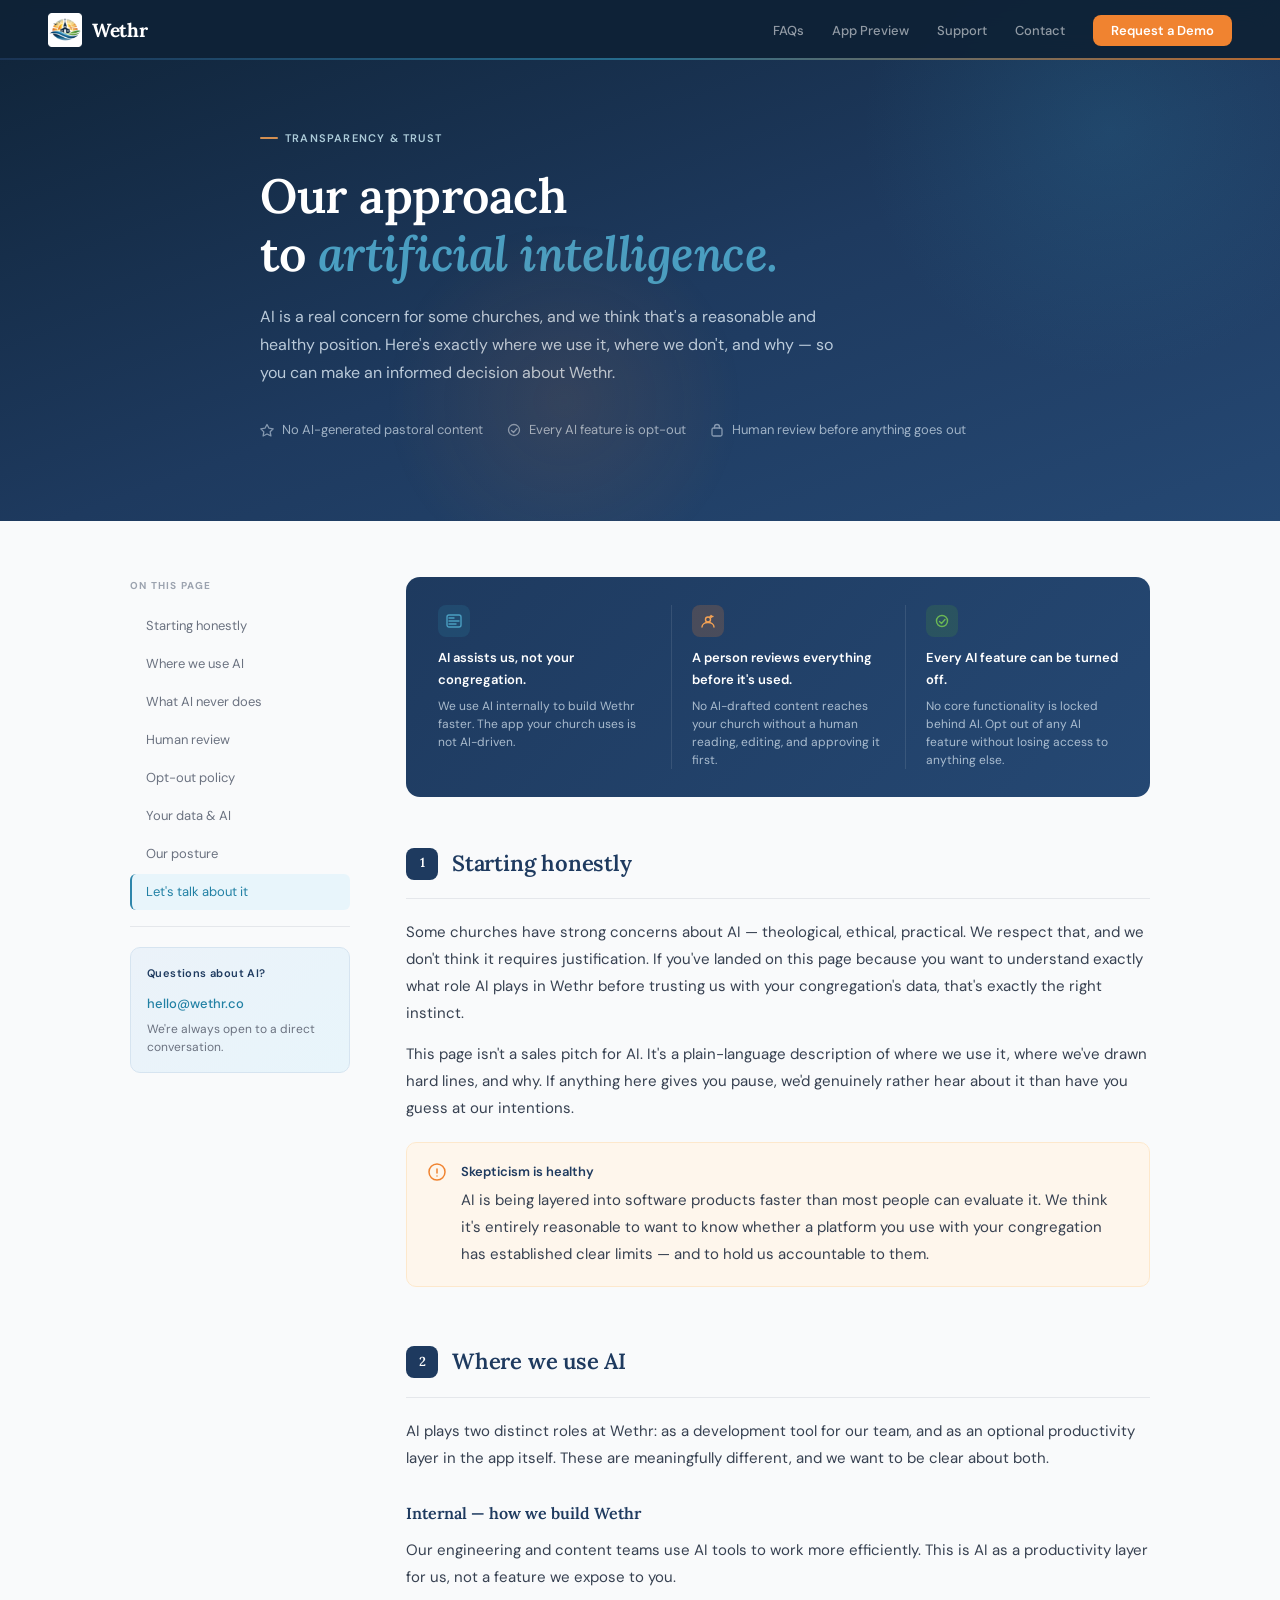
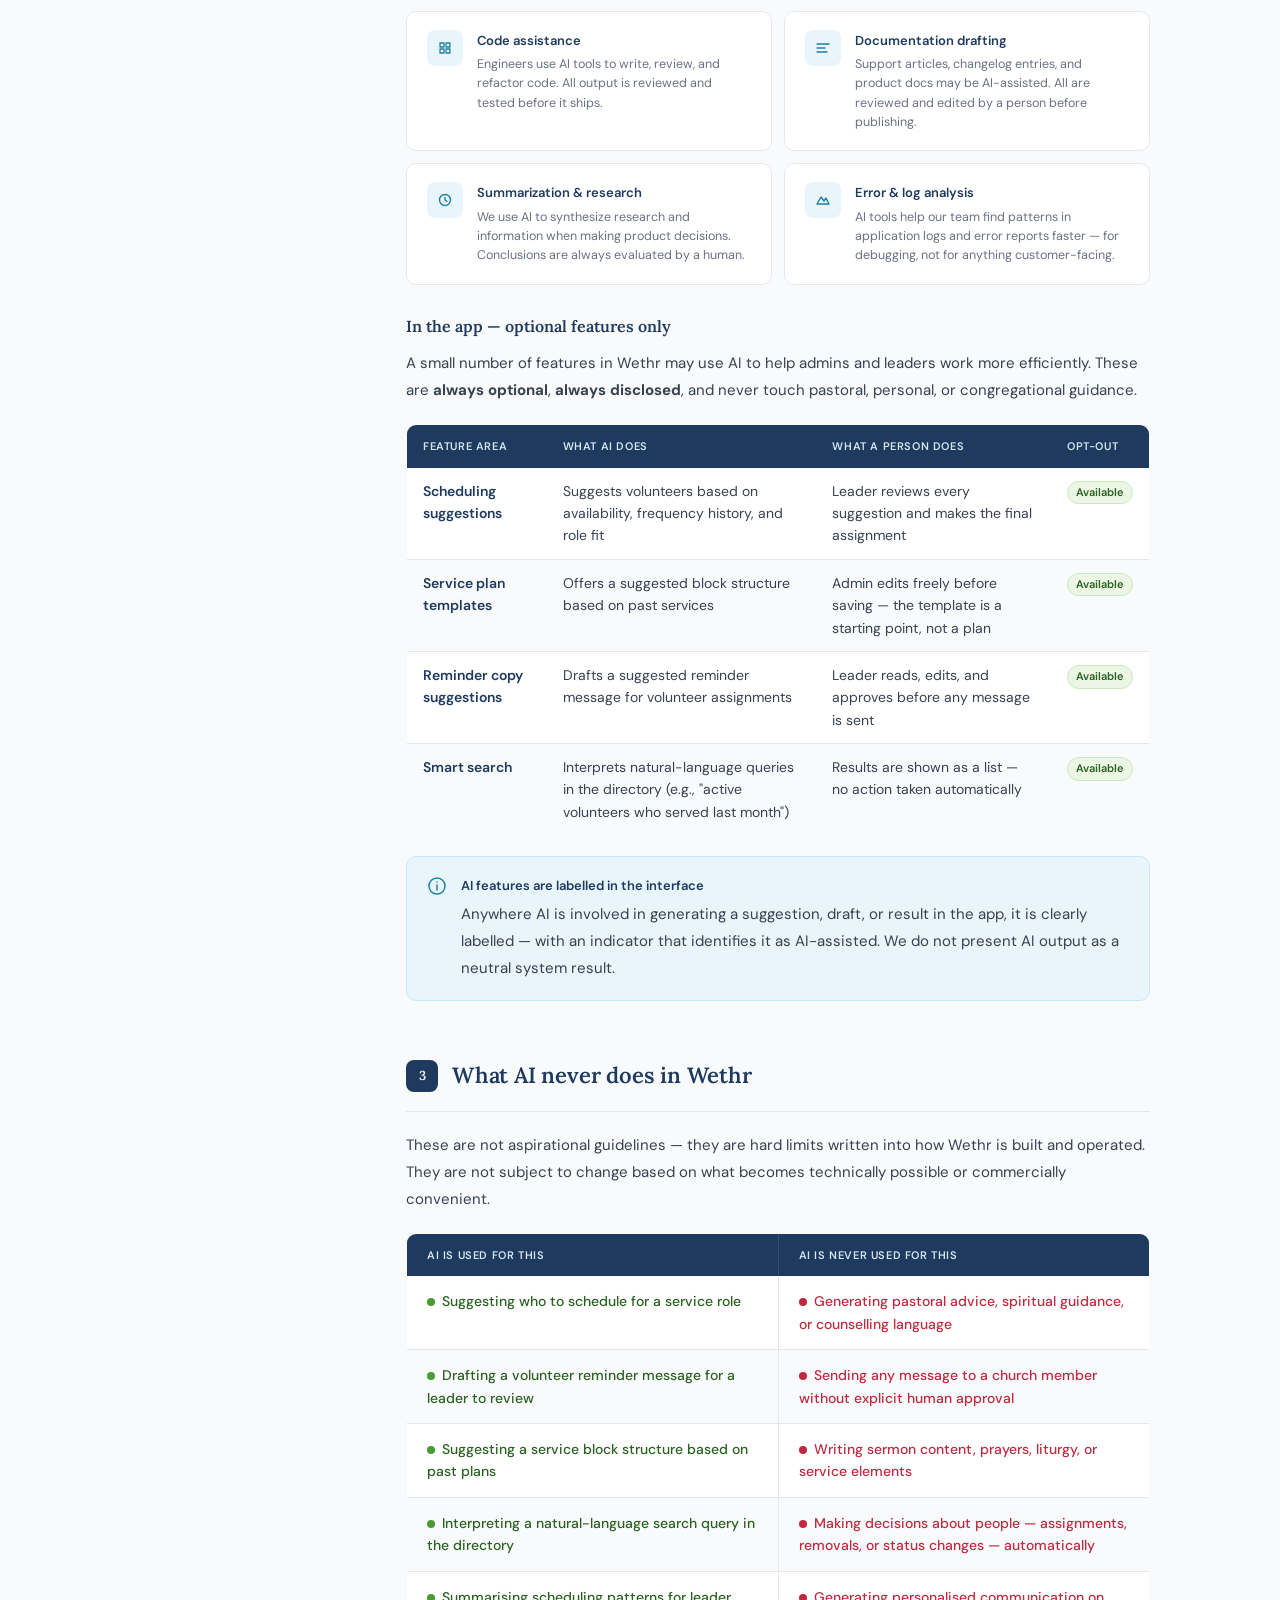
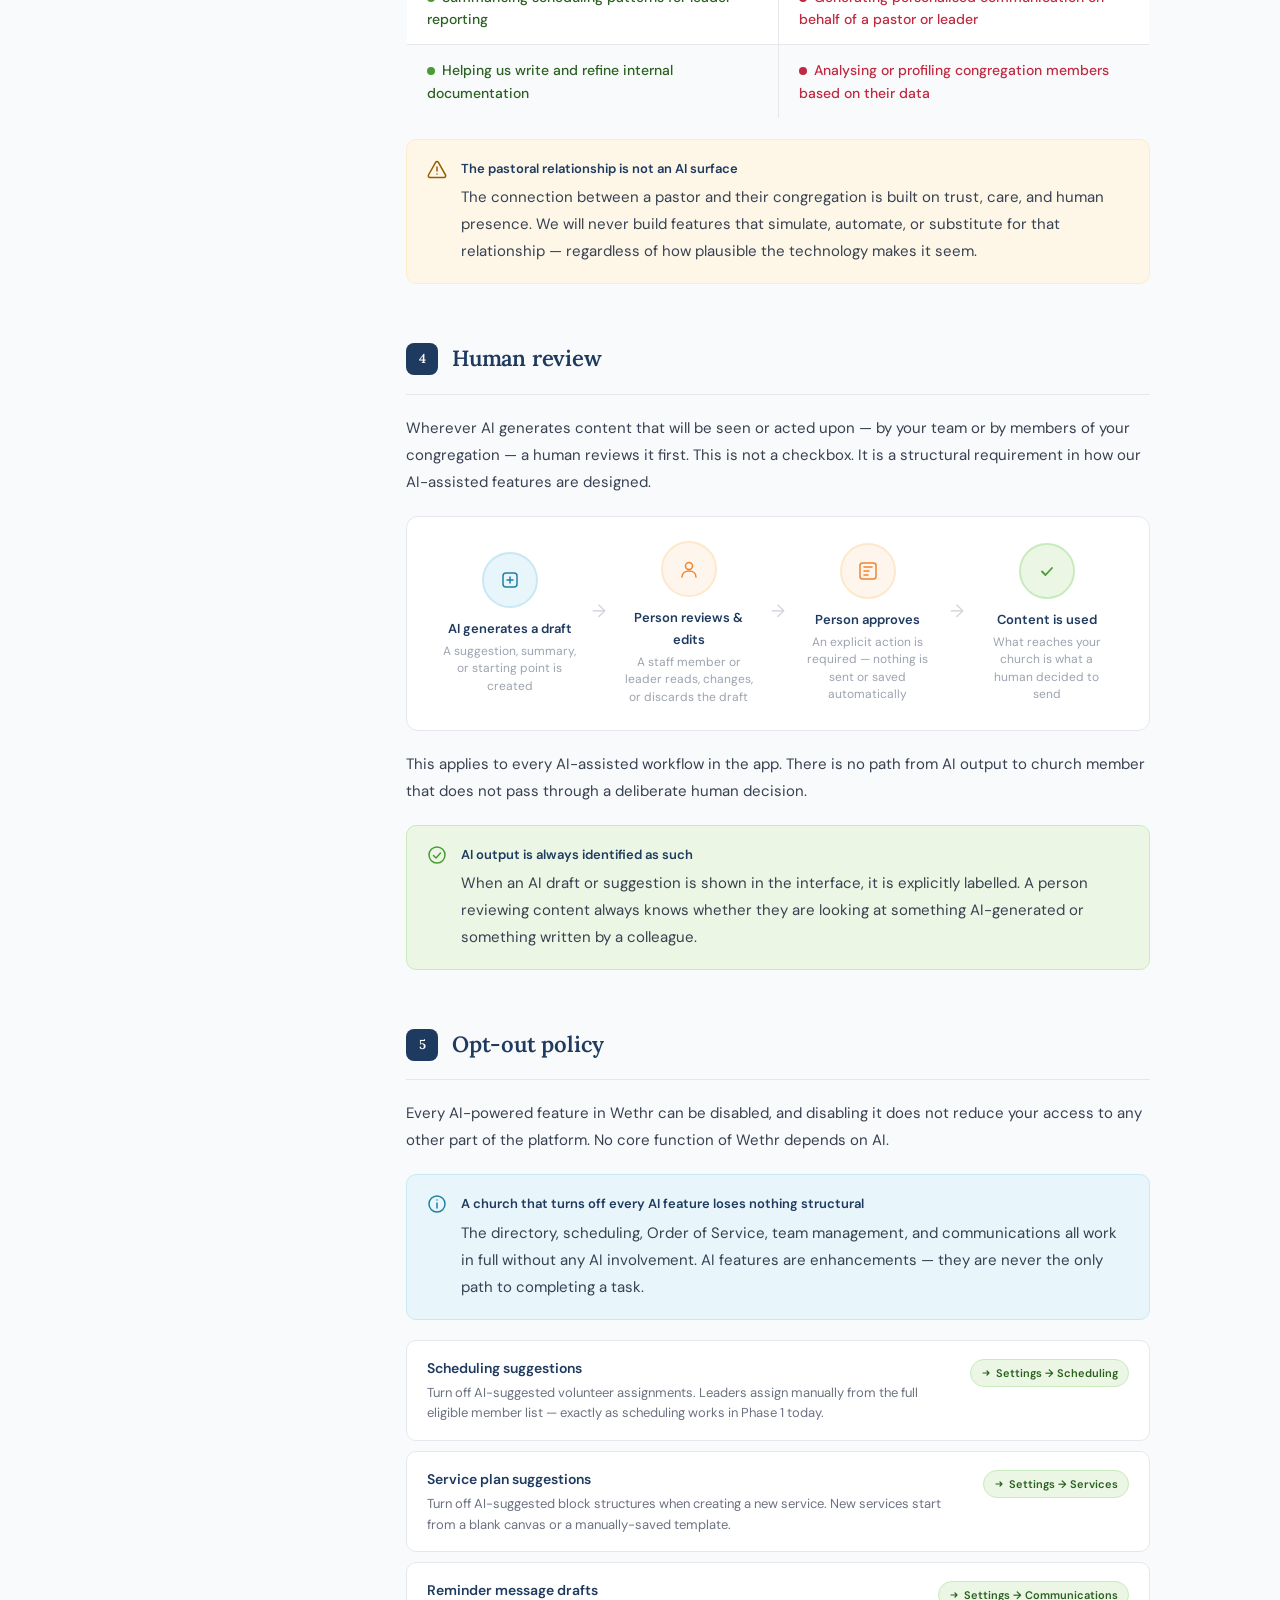
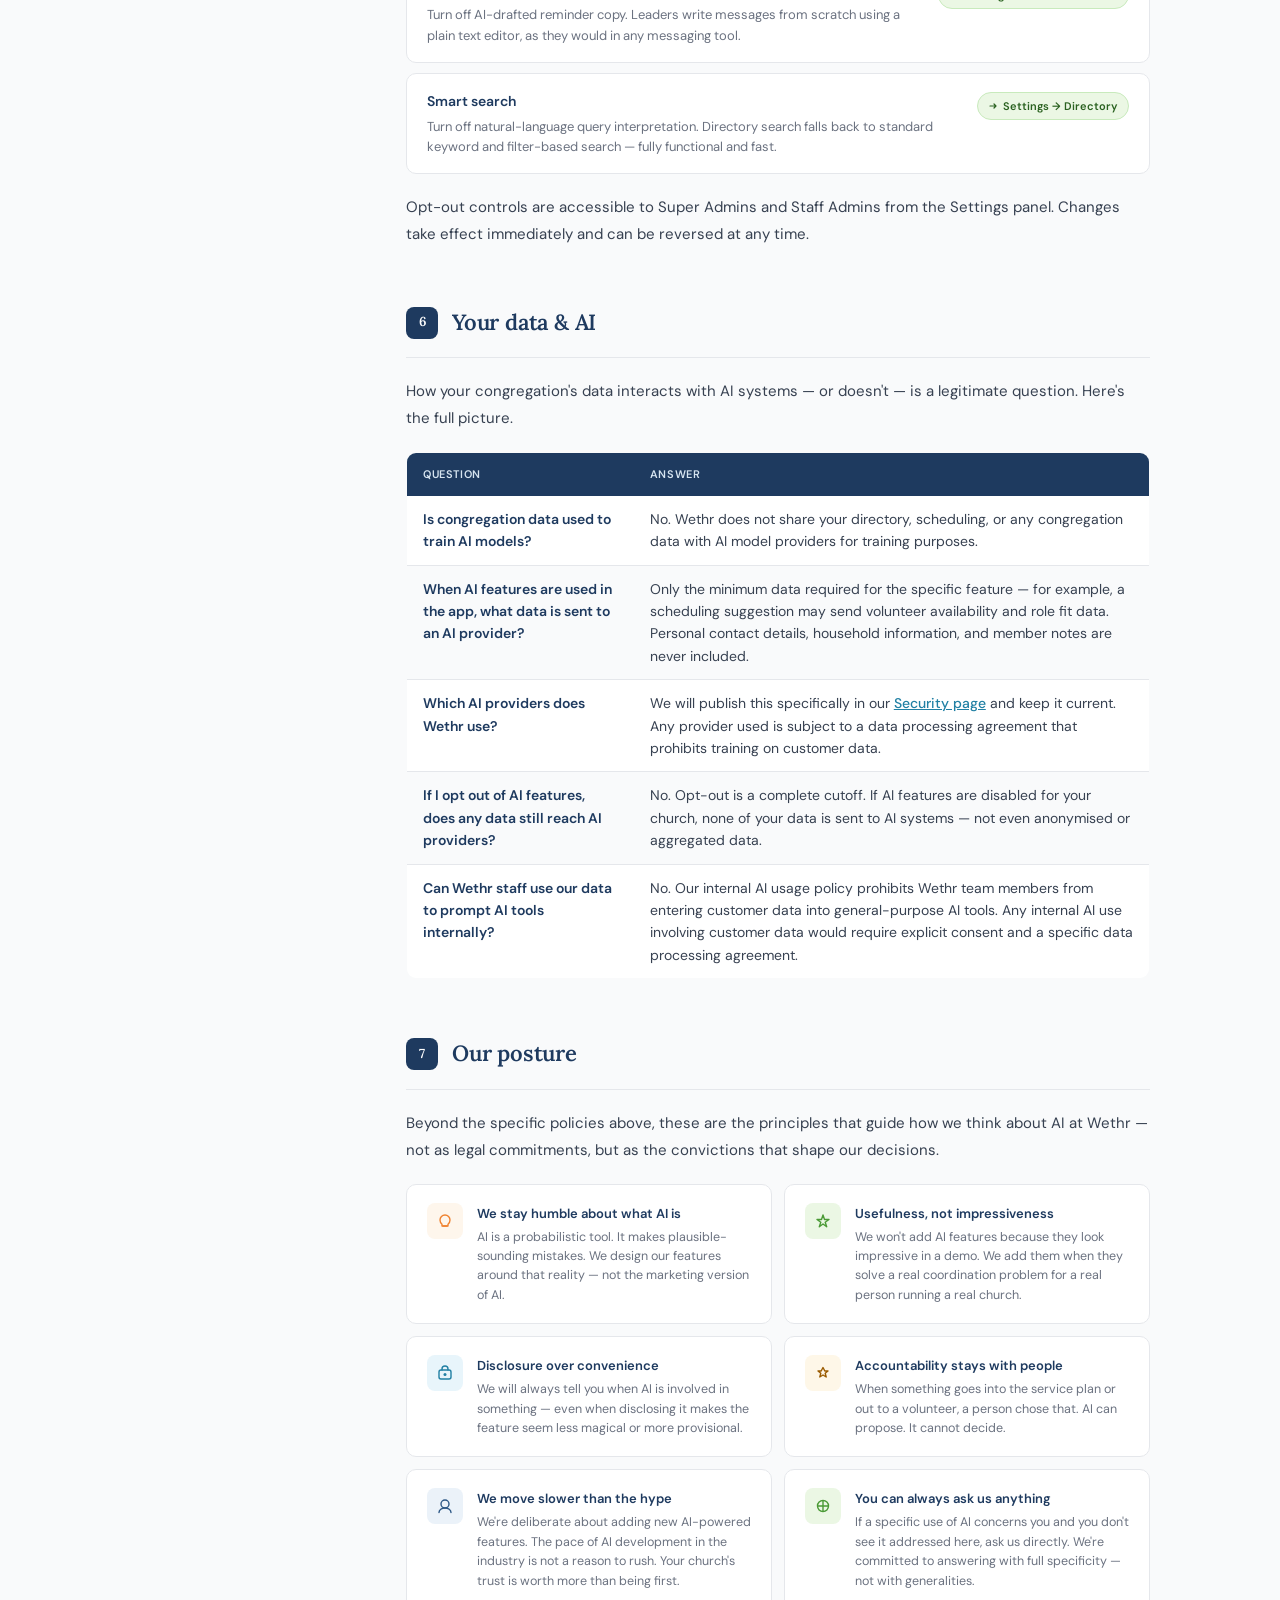
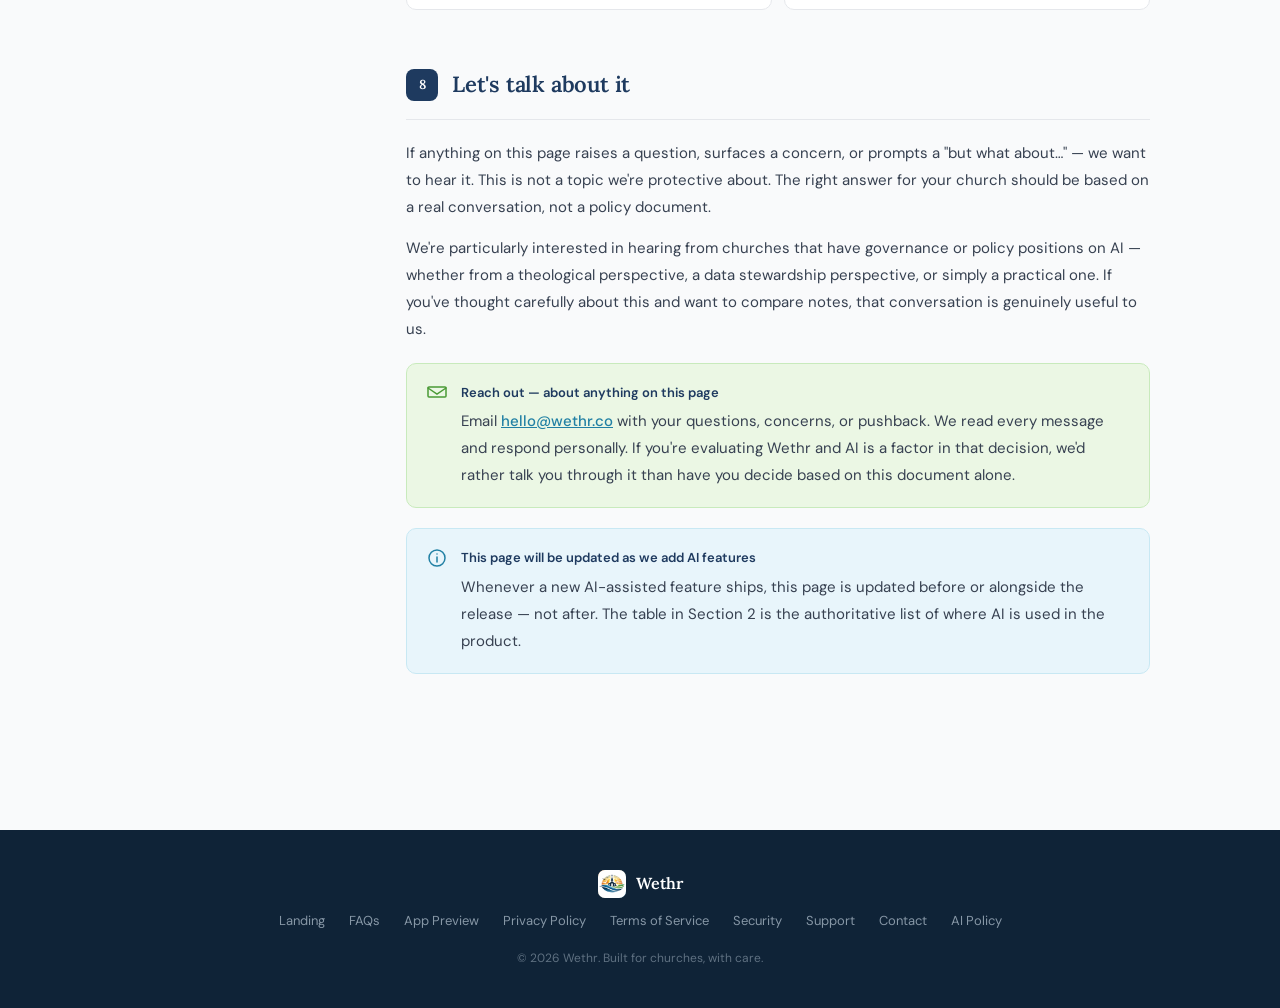
==== commit e4164036: "Polish for html files and CSS common extraction" ====
--- a/ai.html
+++ b/ai.html
@@ -6,77 +6,15 @@
   <title>Our Approach to AI — Wethr</title>
   <link rel="preconnect" href="https://fonts.googleapis.com" />
   <link rel="preconnect" href="https://fonts.gstatic.com" crossorigin />
-  <link href="https://fonts.googleapis.com/css2?family=Lora:ital,wght@0,400;0,600;1,400&family=DM+Sans:wght@300;400;500;600&display=swap" rel="stylesheet" />
+  <link href="https://fonts.googleapis.com/css2?family=Lora:ital,wght@0,400;0,600;0,700;1,400;1,600&family=DM+Sans:wght@300;400;500;600;700&family=JetBrains+Mono:wght@400;500&display=swap" rel="stylesheet" />
+  <link rel="stylesheet" href="shared.css" />
   <style>
-    *, *::before, *::after { box-sizing: border-box; margin: 0; padding: 0; }
-
-    :root {
-      --navy-950: #0F2337;
-      --navy-900: #1E3A5F;
-      --navy-800: #254873;
-      --navy-700: #2D5886;
-      --navy-600: #3A6B9E;
-      --navy-100: #D6E4F0;
-      --navy-50:  #EBF2F9;
-      --cerulean-700: #1A6B8A;
-      --cerulean-600: #2180A4;
-      --cerulean-500: #2E86AB;
-      --cerulean-400: #4A9EC1;
-      --cerulean-100: #C8E8F3;
-      --cerulean-50:  #E8F5FB;
-      --sunrise-500: #F08330;
-      --sunrise-400: #F5A254;
-      --sunrise-100: #FDE8CC;
-      --sunrise-50:  #FEF6EC;
-      --meadow-700: #2A6120;
-      --meadow-500: #4A9A35;
-      --meadow-100: #C8EABC;
-      --meadow-50:  #EBF7E4;
-      --amber-700: #9A5B00;
-      --amber-500: #D97B00;
-      --amber-100: #FDECC8;
-      --amber-50:  #FEF7E8;
-      --neutral-900: #1A1A1A;
-      --neutral-700: #374151;
-      --neutral-500: #6B7280;
-      --neutral-400: #9CA3AF;
-      --neutral-300: #D1D5DB;
-      --neutral-200: #E5E7EB;
-      --neutral-100: #F3F4F6;
-      --neutral-50:  #F9FAFB;
-    }
-
-    html { scroll-behavior: smooth; }
-    body {
-      font-family: 'DM Sans', sans-serif;
-      background: var(--neutral-50);
-      color: var(--neutral-700);
-      line-height: 1.7;
-      min-height: 100vh;
-    }
-
-    /* ── NAV ── */
-    nav {
-      background: var(--navy-900);
-      padding: 0 40px; height: 60px;
-      display: flex; align-items: center; justify-content: space-between;
-      position: sticky; top: 0; z-index: 100;
-      box-shadow: 0 1px 0 rgba(255,255,255,0.06);
-    }
-    .nav-logo { display: flex; align-items: center; gap: 10px; text-decoration: none; }
-    .nav-logo-mark {
-      width: 32px; height: 32px;
-      background: linear-gradient(135deg, var(--sunrise-400), var(--cerulean-500));
-      border-radius: 8px; display: flex; align-items: center; justify-content: center;
-    }
-    .nav-logo-mark svg { width: 18px; height: 18px; }
-    .nav-wordmark { font-family: 'Lora', serif; font-size: 17px; font-weight: 600; color: #fff; letter-spacing: -0.2px; }
-    .nav-badge { font-size: 11px; font-weight: 600; color: var(--navy-100); letter-spacing: 0.4px; opacity: 0.7; }
+    body { min-height: 100vh; line-height: 1.7; }
 
     /* ── HERO ── */
     .hero {
       background: linear-gradient(160deg, var(--navy-950) 0%, var(--navy-900) 55%, var(--navy-800) 100%);
-      padding: 72px 40px 80px; position: relative; overflow: hidden;
+      padding: 120px 40px 80px; position: relative; overflow: hidden;
     }
     .hero::before {
       content: ''; position: absolute; top: -120px; right: -80px;
@@ -301,17 +239,7 @@
       margin-top: -24px;
     }
 
-    /* Footer */
-    footer { background: var(--navy-950); padding: 40px; text-align: center; }
-    .footer-logo { display: flex; align-items: center; justify-content: center; gap: 10px; margin-bottom: 12px; }
-    .footer-logo-mark { width: 28px; height: 28px; background: linear-gradient(135deg, var(--sunrise-400), var(--cerulean-500)); border-radius: 7px; }
-    .footer-wordmark { font-family: 'Lora', serif; font-size: 16px; font-weight: 600; color: #fff; }
-    .footer-links { display: flex; justify-content: center; gap: 24px; margin-bottom: 16px; flex-wrap: wrap; }
-    .footer-links a { font-size: 13px; color: var(--navy-100); opacity: 0.6; text-decoration: none; transition: opacity 0.15s; }
-    .footer-links a:hover { opacity: 1; }
-    .footer-copy { font-size: 12px; color: var(--navy-100); opacity: 0.4; }
-
-    @media (max-width: 768px) {
+    @media (max-width: 900px) {
       .page-body { grid-template-columns: 1fr; padding: 36px 20px 60px; gap: 0; }
       .toc { display: none; }
       .hero { padding: 48px 20px 56px; }
@@ -334,11 +262,17 @@
 
   <!-- NAV -->
   <nav>
-    <a href="#" class="nav-logo">
-      <img src="./wethr_logo-192.png" alt="Wethr" class="footer-logo-mark">
+    <a href="index.html" class="nav-brand">
+      <img src="./wethr_logo-192.png" alt="Wethr" class="nav-logo">
       <span class="nav-wordmark">Wethr</span>
     </a>
-    <span class="nav-badge">AI Policy</span>
+    <ul class="nav-links">
+      <li><a href="faq.html">FAQs</a></li>
+      <li><a href="preview.html">App Preview</a></li>
+      <li><a href="support.html">Support</a></li>
+      <li><a href="contact.html">Contact</a></li>
+      <li><a href="mailto:hello@wethr.co" class="nav-cta">Request a Demo</a></li>
+    </ul>
   </nav>
 
   <!-- HERO -->
@@ -735,7 +669,7 @@
             </tr>
             <tr>
               <td>Which AI providers does Wethr use?</td>
-              <td>We will publish this specifically in our <a href="wethr-security.html" style="color:var(--cerulean-600);font-weight:500;">Security page</a> and keep it current. Any provider used is subject to a data processing agreement that prohibits training on customer data.</td>
+              <td>We will publish this specifically in our <a href="security.html" style="color:var(--cerulean-600);font-weight:500;">Security page</a> and keep it current. Any provider used is subject to a data processing agreement that prohibits training on customer data.</td>
             </tr>
             <tr>
               <td>If I opt out of AI features, does any data still reach AI providers?</td>
--- a/shared.css
+++ b/shared.css
@@ -0,0 +1,253 @@
+/* ── SHARED STYLES ── Wethr Marketing Site */
+
+*, *::before, *::after { box-sizing: border-box; margin: 0; padding: 0; }
+
+:root {
+  --navy-950: #0F2337;
+  --navy-900: #1E3A5F;
+  --navy-800: #254873;
+  --navy-700: #2D5886;
+  --navy-600: #3A6B9E;
+  --navy-100: #D6E4F0;
+  --navy-50: #EBF2F9;
+
+  --cerulean-700: #1A6B8A;
+  --cerulean-600: #2180A4;
+  --cerulean-500: #2E86AB;
+  --cerulean-400: #4A9EC1;
+  --cerulean-300: #72B8D4;
+  --cerulean-100: #C8E8F3;
+  --cerulean-50: #E8F5FB;
+
+  --sunrise-700: #B85C00;
+  --sunrise-600: #D97022;
+  --sunrise-500: #F08330;
+  --sunrise-400: #F5A254;
+  --sunrise-300: #FAC48A;
+  --sunrise-100: #FDE8CC;
+  --sunrise-50: #FEF6EC;
+
+  --meadow-700: #2A6120;
+  --meadow-600: #357A29;
+  --meadow-500: #4A9A35;
+  --meadow-100: #C8EABC;
+  --meadow-50: #EBF7E4;
+
+  --amber-700: #9A5B00;
+  --amber-500: #D97B00;
+  --amber-400: #F5A623;
+  --amber-100: #FDECC8;
+  --amber-50: #FEF7E8;
+
+  --crimson-700: #8B1A2B;
+  --crimson-500: #C0293F;
+  --crimson-400: #D94F62;
+  --crimson-100: #F9D0D6;
+  --crimson-50: #FDF0F2;
+
+  --neutral-900: #1A1A1A;
+  --neutral-700: #374151;
+  --neutral-600: #4B5563;
+  --neutral-500: #6B7280;
+  --neutral-400: #9CA3AF;
+  --neutral-300: #D1D5DB;
+  --neutral-200: #E5E7EB;
+  --neutral-100: #F3F4F6;
+  --neutral-50: #F9FAFB;
+  --white: #FFFFFF;
+
+  --brand-rule: linear-gradient(90deg, #1E3A5F, #2E86AB, #F08330);
+}
+
+html { scroll-behavior: smooth; }
+
+body {
+  font-family: 'DM Sans', sans-serif;
+  font-size: 16px;
+  color: var(--neutral-700);
+  background: var(--neutral-50);
+  line-height: 1.65;
+}
+
+/* ── NAV ── */
+nav {
+  position: fixed;
+  top: 0;
+  left: 0;
+  right: 0;
+  z-index: 100;
+  background: rgba(15, 35, 55, 0.97);
+  backdrop-filter: blur(14px);
+  display: flex;
+  align-items: center;
+  justify-content: space-between;
+  padding: 0 48px;
+  height: 60px;
+}
+nav::after {
+  content: '';
+  position: absolute;
+  bottom: 0;
+  left: 0;
+  right: 0;
+  height: 2px;
+  background: var(--brand-rule);
+  opacity: 0.75;
+}
+
+.nav-brand {
+  display: flex;
+  align-items: center;
+  gap: 10px;
+  text-decoration: none;
+}
+.nav-logo {
+  width: 34px;
+  height: 34px;
+  flex-shrink: 0;
+  object-fit: contain;
+}
+.nav-wordmark {
+  font-family: 'Lora', serif;
+  font-size: 19px;
+  font-weight: 700;
+  color: white;
+  letter-spacing: -0.3px;
+}
+
+.nav-links {
+  display: flex;
+  gap: 28px;
+  list-style: none;
+  align-items: center;
+}
+.nav-links a {
+  font-size: 13px;
+  font-weight: 500;
+  color: rgba(255, 255, 255, 0.55);
+  text-decoration: none;
+  transition: color 0.2s;
+}
+.nav-links a:hover {
+  color: white;
+}
+.nav-cta {
+  background: var(--sunrise-500) !important;
+  color: white !important;
+  padding: 7px 18px;
+  border-radius: 8px;
+  font-weight: 600 !important;
+}
+.nav-cta:hover {
+  background: var(--sunrise-600) !important;
+}
+
+/* ── FOOTER ── */
+footer {
+  background: var(--navy-950);
+  padding: 40px;
+  text-align: center;
+}
+.footer-logo {
+  display: flex;
+  align-items: center;
+  justify-content: center;
+  gap: 10px;
+  margin-bottom: 12px;
+}
+.footer-logo-mark {
+  width: 28px;
+  height: 28px;
+  border-radius: 7px;
+  object-fit: contain;
+}
+footer .footer-logo-mark {
+  background: linear-gradient(135deg, var(--sunrise-400), var(--cerulean-500));
+}
+.footer-wordmark {
+  font-family: 'Lora', serif;
+  font-size: 16px;
+  font-weight: 600;
+  color: #fff;
+}
+.footer-links {
+  display: flex;
+  justify-content: center;
+  gap: 24px;
+  margin-bottom: 16px;
+  flex-wrap: wrap;
+}
+.footer-links a {
+  font-size: 13px;
+  color: var(--navy-100);
+  opacity: 0.6;
+  text-decoration: none;
+  transition: opacity 0.15s;
+}
+.footer-links a:hover {
+  opacity: 1;
+}
+.footer-copy {
+  font-size: 12px;
+  color: var(--navy-100);
+  opacity: 0.4;
+}
+
+/* ── UTILITIES ── */
+.container {
+  max-width: 1100px;
+  margin: 0 auto;
+}
+.brand-rule {
+  height: 3px;
+  background: var(--brand-rule);
+  border-radius: 2px;
+  width: 48px;
+  margin-bottom: 22px;
+}
+.section-label {
+  font-size: 11px;
+  font-weight: 700;
+  letter-spacing: 1.4px;
+  text-transform: uppercase;
+  color: var(--sunrise-600);
+  margin-bottom: 10px;
+}
+.section-title {
+  font-family: 'Lora', serif;
+  font-size: clamp(28px, 3.5vw, 40px);
+  font-weight: 700;
+  color: var(--navy-900);
+  letter-spacing: -0.5px;
+  line-height: 1.2;
+  margin-bottom: 16px;
+}
+.section-subtitle {
+  font-size: 17px;
+  color: var(--neutral-500);
+  line-height: 1.7;
+  max-width: 560px;
+}
+
+.fade-up {
+  opacity: 0;
+  transform: translateY(22px);
+  transition: opacity 0.55s ease, transform 0.55s ease;
+}
+.fade-up.visible {
+  opacity: 1;
+  transform: translateY(0);
+}
+
+/* ── RESPONSIVE (shared breakpoint) ── */
+@media (max-width: 900px) {
+  nav {
+    padding: 0 20px;
+  }
+  .nav-links {
+    display: none;
+  }
+  footer {
+    padding: 32px 20px;
+  }
+}
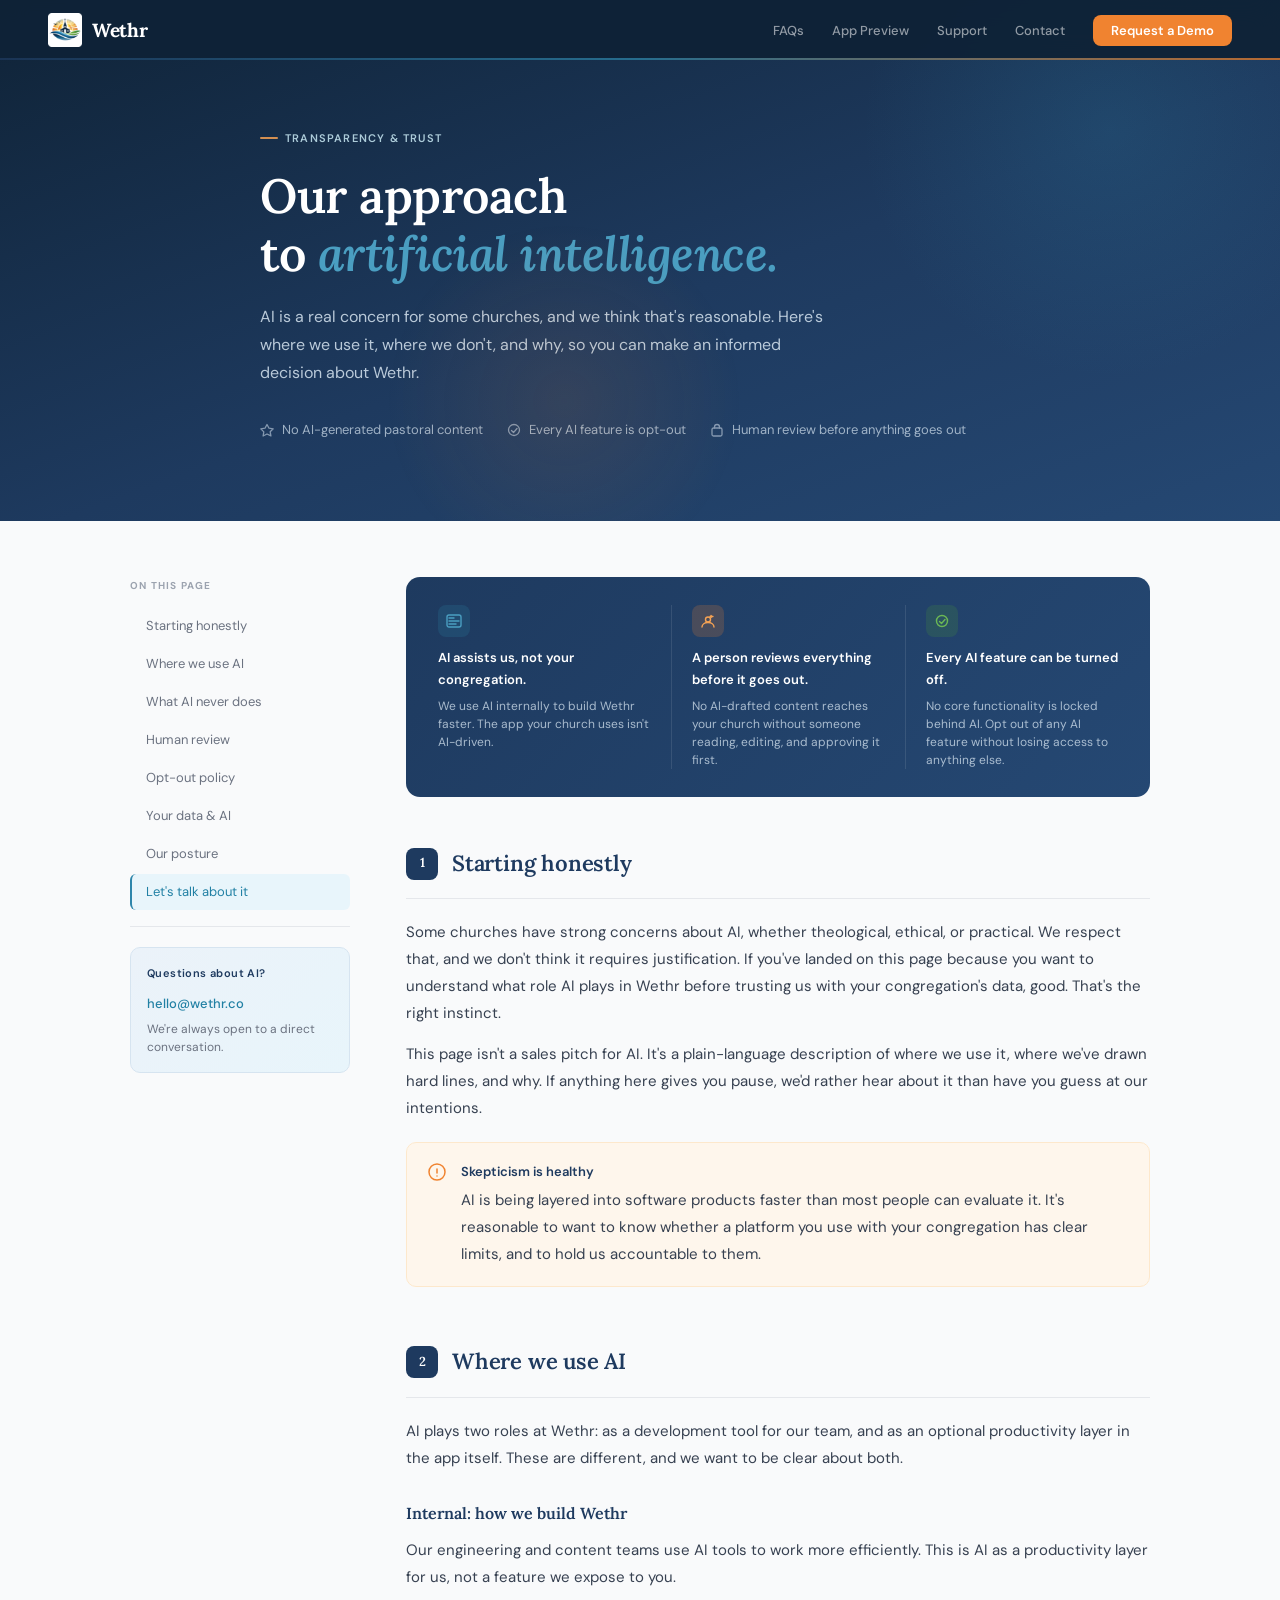
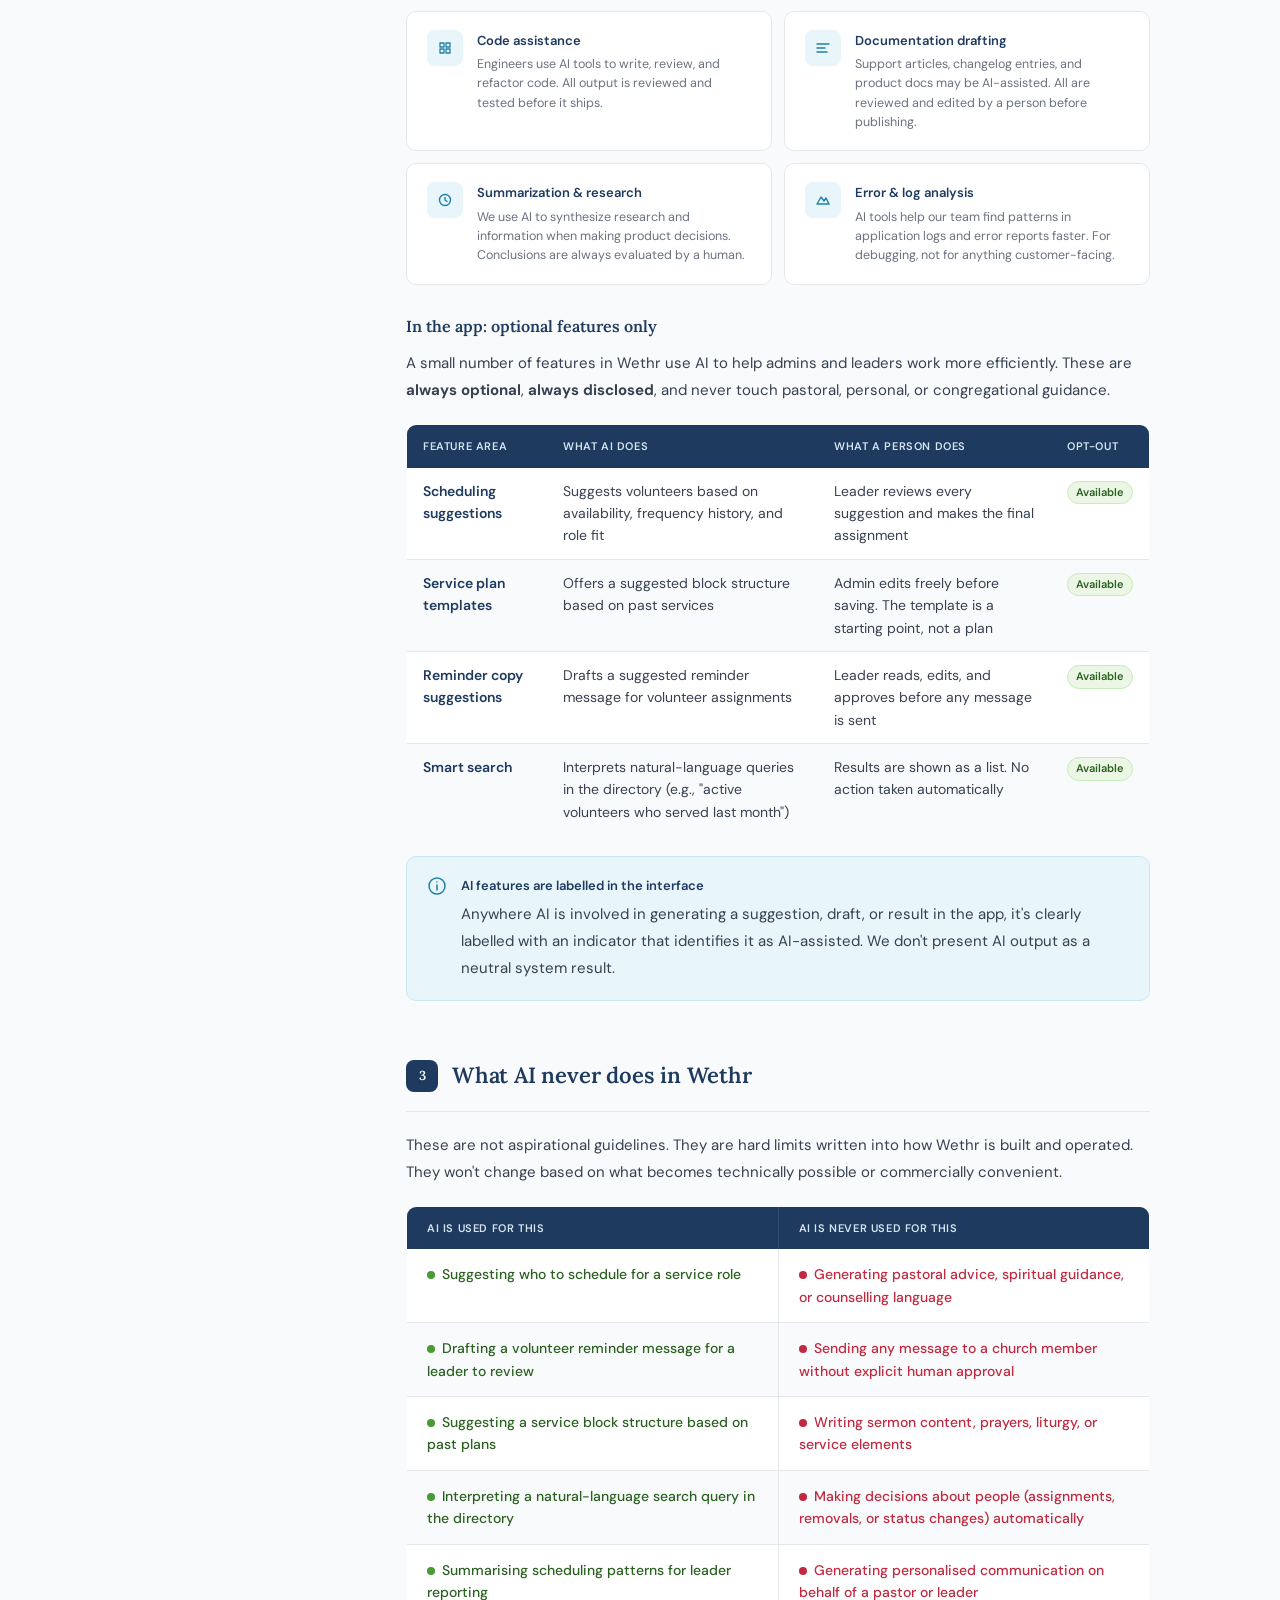
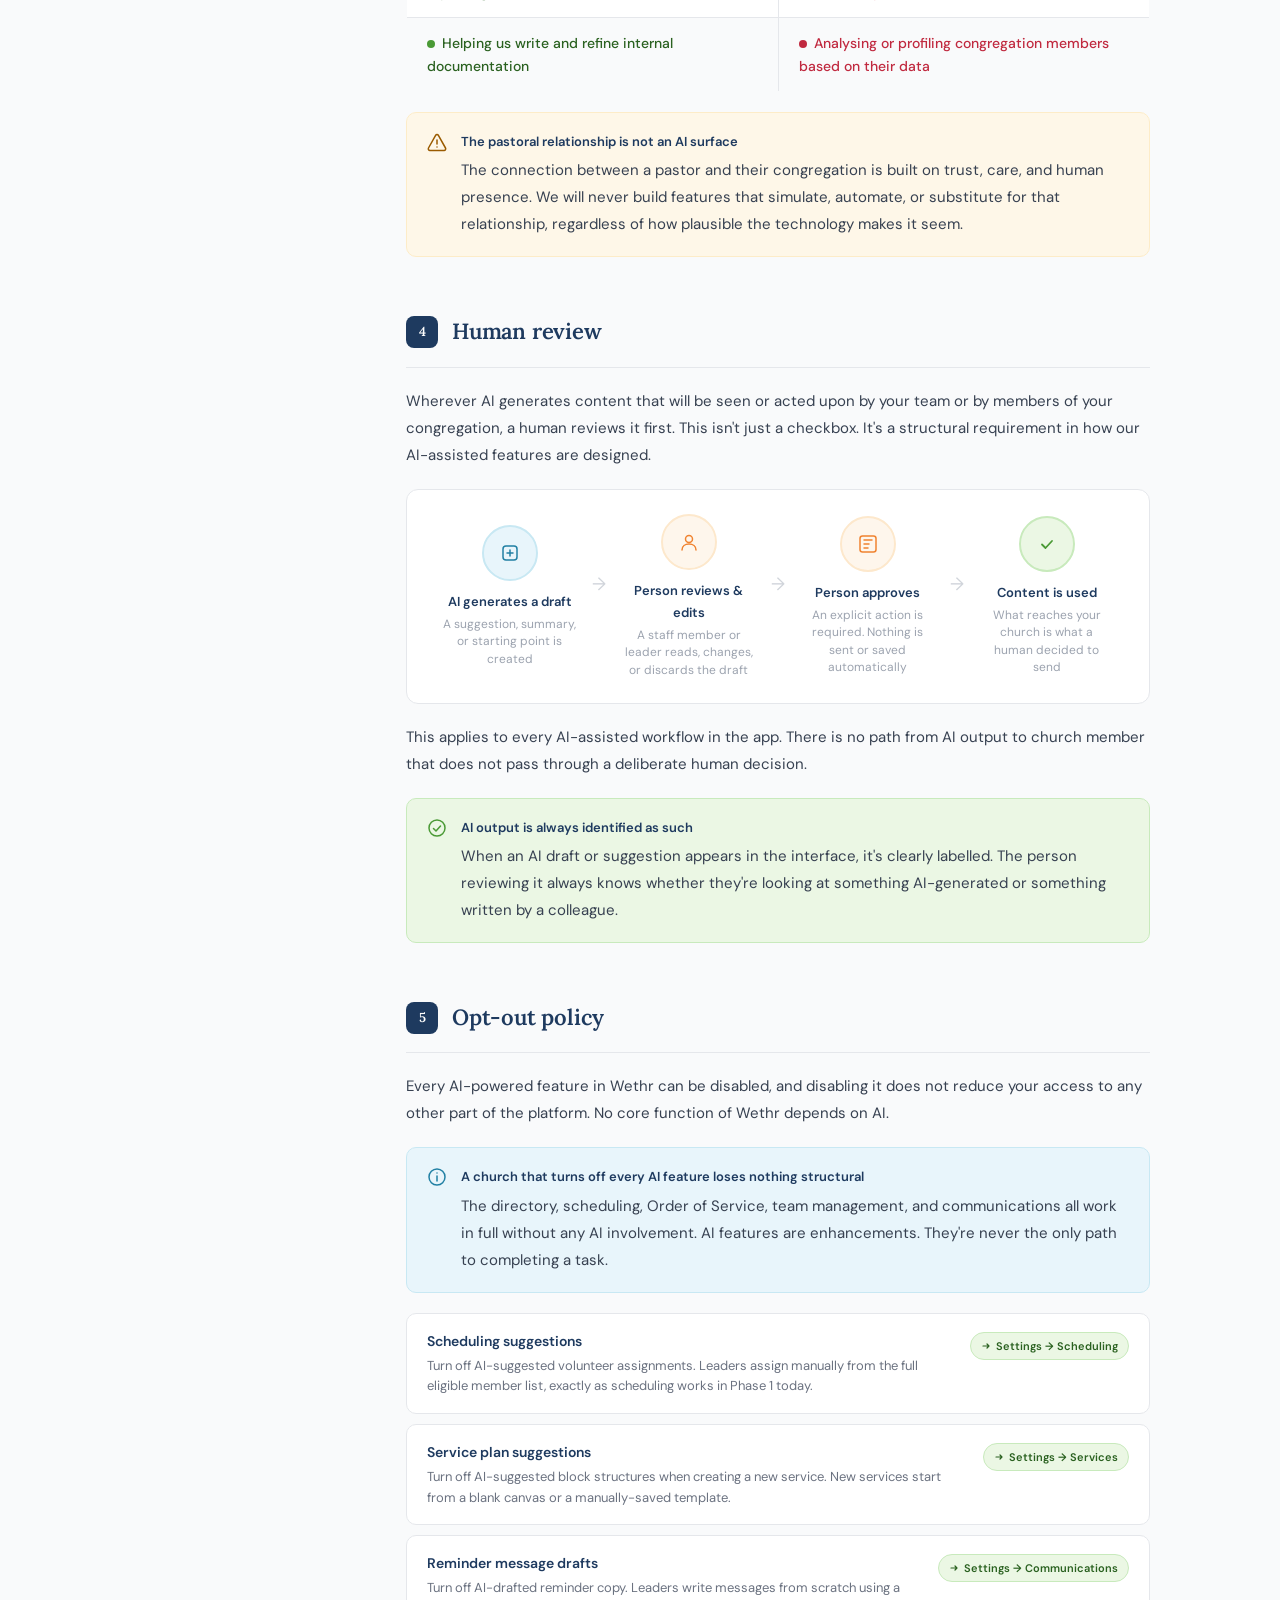
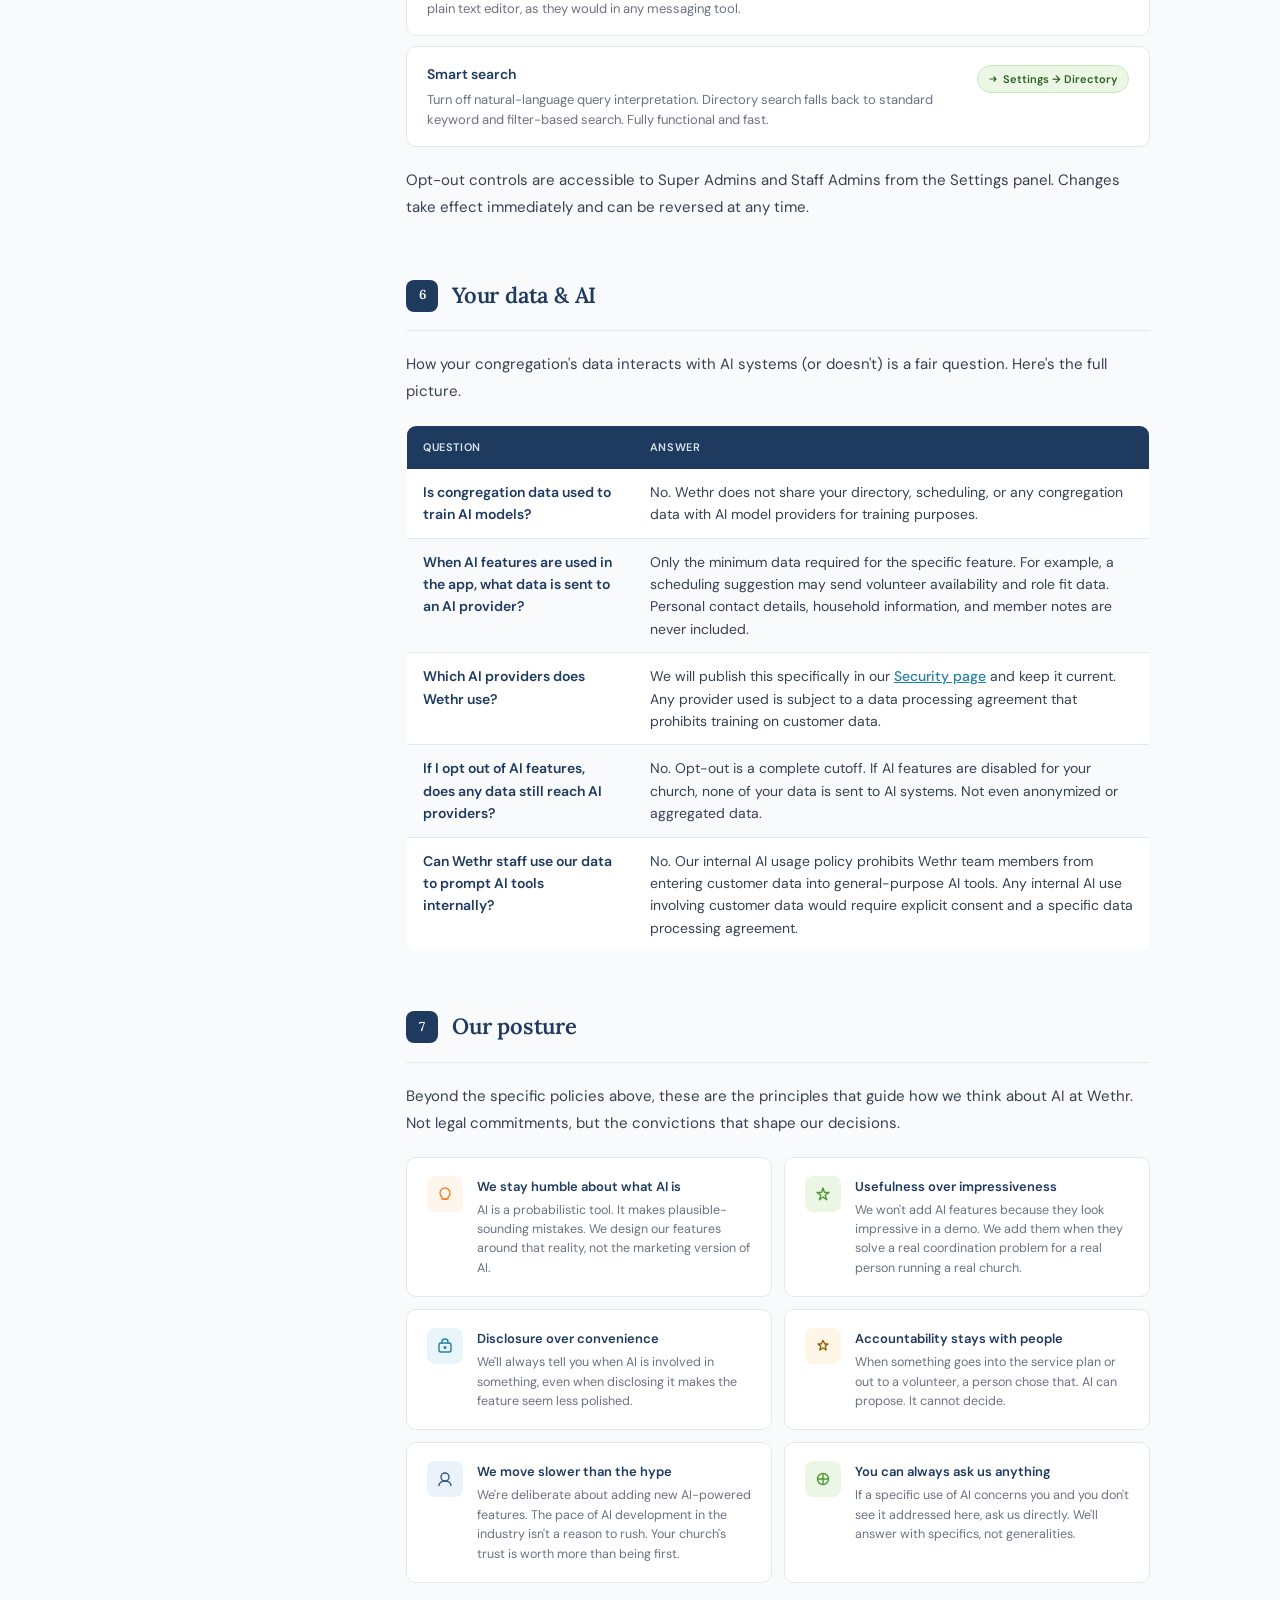
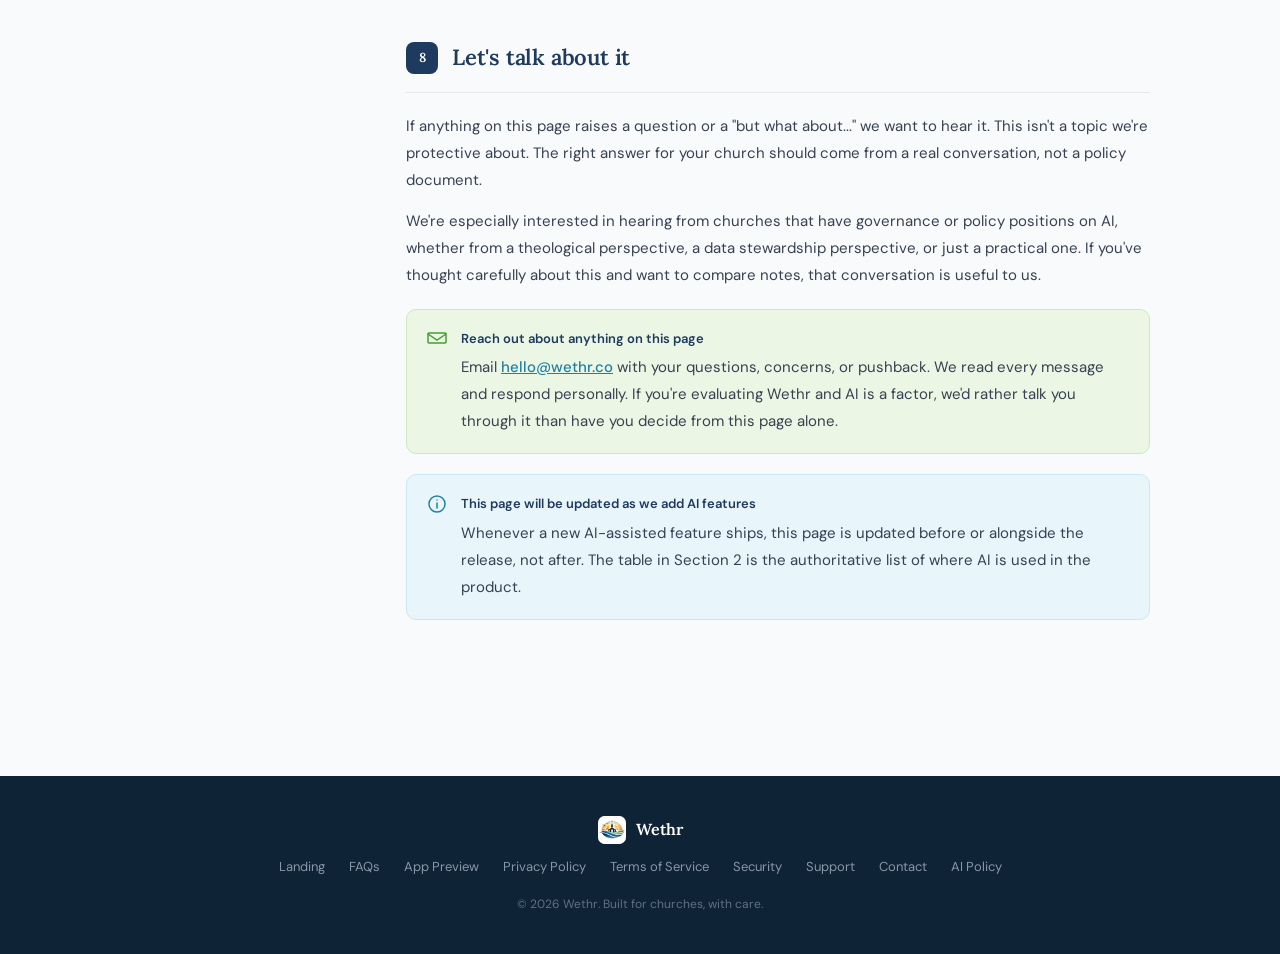
==== commit f6648f2d: "Copy re-write" ====
--- a/ai.html
+++ b/ai.html
@@ -3,7 +3,7 @@
 <head>
   <meta charset="UTF-8" />
   <meta name="viewport" content="width=device-width, initial-scale=1.0" />
-  <title>Our Approach to AI — Wethr</title>
+  <title>Our Approach to AI · Wethr</title>
   <link rel="preconnect" href="https://fonts.googleapis.com" />
   <link rel="preconnect" href="https://fonts.gstatic.com" crossorigin />
   <link href="https://fonts.googleapis.com/css2?family=Lora:ital,wght@0,400;0,600;0,700;1,400;1,600&family=DM+Sans:wght@300;400;500;600;700&family=JetBrains+Mono:wght@400;500&display=swap" rel="stylesheet" />
@@ -280,7 +280,7 @@
     <div class="hero-inner">
       <div class="hero-eyebrow">Transparency &amp; Trust</div>
       <h1>Our approach<br>to <em>artificial intelligence.</em></h1>
-      <p>AI is a real concern for some churches, and we think that's a reasonable and healthy position. Here's exactly where we use it, where we don't, and why — so you can make an informed decision about Wethr.</p>
+      <p>AI is a real concern for some churches, and we think that's reasonable. Here's where we use it, where we don't, and why, so you can make an informed decision about Wethr.</p>
       <div class="hero-meta">
         <div class="hero-meta-item">
           <svg viewBox="0 0 14 14" fill="none"><path d="M7 1.5L9 5.2l4.2.6-3 3 .7 4.1L7 11l-3.9 2 .7-4.1-3-3L5 5.2z" stroke="currentColor" stroke-width="1.3" stroke-linejoin="round"/></svg>
@@ -334,14 +334,14 @@
             <svg viewBox="0 0 16 16" fill="none"><path d="M3 8h10M3 5h5M3 11h7" stroke="currentColor" stroke-width="1.4" stroke-linecap="round"/><rect x="1" y="2" width="14" height="12" rx="2" stroke="currentColor" stroke-width="1.4"/></svg>
           </div>
           <div class="commitment-title">AI assists us, not your congregation.</div>
-          <div class="commitment-desc">We use AI internally to build Wethr faster. The app your church uses is not AI-driven.</div>
+          <div class="commitment-desc">We use AI internally to build Wethr faster. The app your church uses isn't AI-driven.</div>
         </div>
         <div class="commitment-item">
           <div class="commitment-icon sunrise">
             <svg viewBox="0 0 16 16" fill="none"><circle cx="8" cy="6.5" r="2.5" stroke="currentColor" stroke-width="1.4"/><path d="M2 14c0-2.8 2.7-4.5 6-4.5s6 1.7 6 4.5" stroke="currentColor" stroke-width="1.4" stroke-linecap="round"/><path d="M11 2.5l1 1-1 1M13 3.5h-3" stroke="currentColor" stroke-width="1.3" stroke-linecap="round" stroke-linejoin="round"/></svg>
           </div>
-          <div class="commitment-title">A person reviews everything before it's used.</div>
-          <div class="commitment-desc">No AI-drafted content reaches your church without a human reading, editing, and approving it first.</div>
+          <div class="commitment-title">A person reviews everything before it goes out.</div>
+          <div class="commitment-desc">No AI-drafted content reaches your church without someone reading, editing, and approving it first.</div>
         </div>
         <div class="commitment-item">
           <div class="commitment-icon meadow">
@@ -359,15 +359,15 @@
           <h2>Starting honestly</h2>
         </div>
 
-        <p>Some churches have strong concerns about AI — theological, ethical, practical. We respect that, and we don't think it requires justification. If you've landed on this page because you want to understand exactly what role AI plays in Wethr before trusting us with your congregation's data, that's exactly the right instinct.</p>
-
-        <p>This page isn't a sales pitch for AI. It's a plain-language description of where we use it, where we've drawn hard lines, and why. If anything here gives you pause, we'd genuinely rather hear about it than have you guess at our intentions.</p>
+        <p>Some churches have strong concerns about AI, whether theological, ethical, or practical. We respect that, and we don't think it requires justification. If you've landed on this page because you want to understand what role AI plays in Wethr before trusting us with your congregation's data, good. That's the right instinct.</p>
+
+        <p>This page isn't a sales pitch for AI. It's a plain-language description of where we use it, where we've drawn hard lines, and why. If anything here gives you pause, we'd rather hear about it than have you guess at our intentions.</p>
 
         <div class="callout warm">
           <svg class="callout-icon" viewBox="0 0 20 20" fill="none"><path d="M10 18a8 8 0 100-16 8 8 0 000 16zm0-11v4m0 3h.01" stroke="currentColor" stroke-width="1.5" stroke-linecap="round"/></svg>
           <div class="callout-body">
             <div class="callout-title">Skepticism is healthy</div>
-            <p class="callout-text">AI is being layered into software products faster than most people can evaluate it. We think it's entirely reasonable to want to know whether a platform you use with your congregation has established clear limits — and to hold us accountable to them.</p>
+            <p class="callout-text">AI is being layered into software products faster than most people can evaluate it. It's reasonable to want to know whether a platform you use with your congregation has clear limits, and to hold us accountable to them.</p>
           </div>
         </div>
       </section>
@@ -379,9 +379,9 @@
           <h2>Where we use AI</h2>
         </div>
 
-        <p>AI plays two distinct roles at Wethr: as a development tool for our team, and as an optional productivity layer in the app itself. These are meaningfully different, and we want to be clear about both.</p>
-
-        <h3>Internal — how we build Wethr</h3>
+        <p>AI plays two roles at Wethr: as a development tool for our team, and as an optional productivity layer in the app itself. These are different, and we want to be clear about both.</p>
+
+        <h3>Internal: how we build Wethr</h3>
         <p>Our engineering and content teams use AI tools to work more efficiently. This is AI as a productivity layer for us, not a feature we expose to you.</p>
 
         <div class="card-grid">
@@ -418,13 +418,13 @@
             </div>
             <div>
               <div class="card-title">Error &amp; log analysis</div>
-              <div class="card-desc">AI tools help our team find patterns in application logs and error reports faster — for debugging, not for anything customer-facing.</div>
-            </div>
-          </div>
-        </div>
-
-        <h3>In the app — optional features only</h3>
-        <p>A small number of features in Wethr may use AI to help admins and leaders work more efficiently. These are <strong>always optional</strong>, <strong>always disclosed</strong>, and never touch pastoral, personal, or congregational guidance.</p>
+              <div class="card-desc">AI tools help our team find patterns in application logs and error reports faster. For debugging, not for anything customer-facing.</div>
+            </div>
+          </div>
+        </div>
+
+        <h3>In the app: optional features only</h3>
+        <p>A small number of features in Wethr use AI to help admins and leaders work more efficiently. These are <strong>always optional</strong>, <strong>always disclosed</strong>, and never touch pastoral, personal, or congregational guidance.</p>
 
         <table class="data-table">
           <thead>
@@ -445,7 +445,7 @@
             <tr>
               <td>Service plan templates</td>
               <td>Offers a suggested block structure based on past services</td>
-              <td>Admin edits freely before saving — the template is a starting point, not a plan</td>
+              <td>Admin edits freely before saving. The template is a starting point, not a plan</td>
               <td><span class="badge green">Available</span></td>
             </tr>
             <tr>
@@ -457,7 +457,7 @@
             <tr>
               <td>Smart search</td>
               <td>Interprets natural-language queries in the directory (e.g., "active volunteers who served last month")</td>
-              <td>Results are shown as a list — no action taken automatically</td>
+              <td>Results are shown as a list. No action taken automatically</td>
               <td><span class="badge green">Available</span></td>
             </tr>
           </tbody>
@@ -467,7 +467,7 @@
           <svg class="callout-icon" viewBox="0 0 20 20" fill="none"><circle cx="10" cy="10" r="8" stroke="currentColor" stroke-width="1.5"/><path d="M10 9v5m0-8h.01" stroke="currentColor" stroke-width="1.5" stroke-linecap="round"/></svg>
           <div class="callout-body">
             <div class="callout-title">AI features are labelled in the interface</div>
-            <p class="callout-text">Anywhere AI is involved in generating a suggestion, draft, or result in the app, it is clearly labelled — with an indicator that identifies it as AI-assisted. We do not present AI output as a neutral system result.</p>
+            <p class="callout-text">Anywhere AI is involved in generating a suggestion, draft, or result in the app, it's clearly labelled with an indicator that identifies it as AI-assisted. We don't present AI output as a neutral system result.</p>
           </div>
         </div>
       </section>
@@ -479,7 +479,7 @@
           <h2>What AI never does in Wethr</h2>
         </div>
 
-        <p>These are not aspirational guidelines — they are hard limits written into how Wethr is built and operated. They are not subject to change based on what becomes technically possible or commercially convenient.</p>
+        <p>These are not aspirational guidelines. They are hard limits written into how Wethr is built and operated. They won't change based on what becomes technically possible or commercially convenient.</p>
 
         <table class="boundary-table">
           <thead>
@@ -503,7 +503,7 @@
             </tr>
             <tr>
               <td class="col-yes"><span class="dot-yes"></span>Interpreting a natural-language search query in the directory</td>
-              <td class="col-no"><span class="dot-no"></span>Making decisions about people — assignments, removals, or status changes — automatically</td>
+              <td class="col-no"><span class="dot-no"></span>Making decisions about people (assignments, removals, or status changes) automatically</td>
             </tr>
             <tr>
               <td class="col-yes"><span class="dot-yes"></span>Summarising scheduling patterns for leader reporting</td>
@@ -520,7 +520,7 @@
           <svg class="callout-icon" viewBox="0 0 20 20" fill="none"><path d="M8.6 3.4L1.5 16a1.6 1.6 0 001.4 2.4h14.2a1.6 1.6 0 001.4-2.4L11.4 3.4a1.6 1.6 0 00-2.8 0z" stroke="currentColor" stroke-width="1.5" stroke-linejoin="round"/><path d="M10 8v4m0 3h.01" stroke="currentColor" stroke-width="1.5" stroke-linecap="round"/></svg>
           <div class="callout-body">
             <div class="callout-title">The pastoral relationship is not an AI surface</div>
-            <p class="callout-text">The connection between a pastor and their congregation is built on trust, care, and human presence. We will never build features that simulate, automate, or substitute for that relationship — regardless of how plausible the technology makes it seem.</p>
+            <p class="callout-text">The connection between a pastor and their congregation is built on trust, care, and human presence. We will never build features that simulate, automate, or substitute for that relationship, regardless of how plausible the technology makes it seem.</p>
           </div>
         </div>
       </section>
@@ -532,7 +532,7 @@
           <h2>Human review</h2>
         </div>
 
-        <p>Wherever AI generates content that will be seen or acted upon — by your team or by members of your congregation — a human reviews it first. This is not a checkbox. It is a structural requirement in how our AI-assisted features are designed.</p>
+        <p>Wherever AI generates content that will be seen or acted upon by your team or by members of your congregation, a human reviews it first. This isn't just a checkbox. It's a structural requirement in how our AI-assisted features are designed.</p>
 
         <div class="review-flow">
           <div class="flow-step">
@@ -556,7 +556,7 @@
               <svg viewBox="0 0 22 22" fill="none"><path d="M7 11h5M7 7h8M7 15h4" stroke="currentColor" stroke-width="1.5" stroke-linecap="round"/><rect x="3" y="3" width="16" height="16" rx="2.5" stroke="currentColor" stroke-width="1.5"/></svg>
             </div>
             <div class="flow-label">Person approves</div>
-            <div class="flow-desc">An explicit action is required — nothing is sent or saved automatically</div>
+            <div class="flow-desc">An explicit action is required. Nothing is sent or saved automatically</div>
           </div>
           <div class="flow-arrow">→</div>
           <div class="flow-step">
@@ -574,7 +574,7 @@
           <svg class="callout-icon" viewBox="0 0 20 20" fill="none"><circle cx="10" cy="10" r="8" stroke="currentColor" stroke-width="1.5"/><path d="M6.5 10.5l2.5 2.5 4.5-5" stroke="currentColor" stroke-width="1.5" stroke-linecap="round" stroke-linejoin="round"/></svg>
           <div class="callout-body">
             <div class="callout-title">AI output is always identified as such</div>
-            <p class="callout-text">When an AI draft or suggestion is shown in the interface, it is explicitly labelled. A person reviewing content always knows whether they are looking at something AI-generated or something written by a colleague.</p>
+            <p class="callout-text">When an AI draft or suggestion appears in the interface, it's clearly labelled. The person reviewing it always knows whether they're looking at something AI-generated or something written by a colleague.</p>
           </div>
         </div>
       </section>
@@ -592,7 +592,7 @@
           <svg class="callout-icon" viewBox="0 0 20 20" fill="none"><circle cx="10" cy="10" r="8" stroke="currentColor" stroke-width="1.5"/><path d="M10 9v5m0-8h.01" stroke="currentColor" stroke-width="1.5" stroke-linecap="round"/></svg>
           <div class="callout-body">
             <div class="callout-title">A church that turns off every AI feature loses nothing structural</div>
-            <p class="callout-text">The directory, scheduling, Order of Service, team management, and communications all work in full without any AI involvement. AI features are enhancements — they are never the only path to completing a task.</p>
+            <p class="callout-text">The directory, scheduling, Order of Service, team management, and communications all work in full without any AI involvement. AI features are enhancements. They're never the only path to completing a task.</p>
           </div>
         </div>
 
@@ -600,7 +600,7 @@
           <div class="opt-out-row">
             <div class="opt-out-feature">
               <div class="opt-out-name">Scheduling suggestions</div>
-              <div class="opt-out-desc">Turn off AI-suggested volunteer assignments. Leaders assign manually from the full eligible member list — exactly as scheduling works in Phase 1 today.</div>
+              <div class="opt-out-desc">Turn off AI-suggested volunteer assignments. Leaders assign manually from the full eligible member list, exactly as scheduling works in Phase 1 today.</div>
             </div>
             <div class="opt-out-badge">
               <svg viewBox="0 0 10 10" fill="none"><path d="M2 5h6M6 3l2 2-2 2" stroke="currentColor" stroke-width="1.2" stroke-linecap="round" stroke-linejoin="round"/></svg>
@@ -630,7 +630,7 @@
           <div class="opt-out-row">
             <div class="opt-out-feature">
               <div class="opt-out-name">Smart search</div>
-              <div class="opt-out-desc">Turn off natural-language query interpretation. Directory search falls back to standard keyword and filter-based search — fully functional and fast.</div>
+              <div class="opt-out-desc">Turn off natural-language query interpretation. Directory search falls back to standard keyword and filter-based search. Fully functional and fast.</div>
             </div>
             <div class="opt-out-badge">
               <svg viewBox="0 0 10 10" fill="none"><path d="M2 5h6M6 3l2 2-2 2" stroke="currentColor" stroke-width="1.2" stroke-linecap="round" stroke-linejoin="round"/></svg>
@@ -649,7 +649,7 @@
           <h2>Your data &amp; AI</h2>
         </div>
 
-        <p>How your congregation's data interacts with AI systems — or doesn't — is a legitimate question. Here's the full picture.</p>
+        <p>How your congregation's data interacts with AI systems (or doesn't) is a fair question. Here's the full picture.</p>
 
         <table class="data-table">
           <thead>
@@ -665,7 +665,7 @@
             </tr>
             <tr>
               <td>When AI features are used in the app, what data is sent to an AI provider?</td>
-              <td>Only the minimum data required for the specific feature — for example, a scheduling suggestion may send volunteer availability and role fit data. Personal contact details, household information, and member notes are never included.</td>
+              <td>Only the minimum data required for the specific feature. For example, a scheduling suggestion may send volunteer availability and role fit data. Personal contact details, household information, and member notes are never included.</td>
             </tr>
             <tr>
               <td>Which AI providers does Wethr use?</td>
@@ -673,7 +673,7 @@
             </tr>
             <tr>
               <td>If I opt out of AI features, does any data still reach AI providers?</td>
-              <td>No. Opt-out is a complete cutoff. If AI features are disabled for your church, none of your data is sent to AI systems — not even anonymised or aggregated data.</td>
+              <td>No. Opt-out is a complete cutoff. If AI features are disabled for your church, none of your data is sent to AI systems. Not even anonymized or aggregated data.</td>
             </tr>
             <tr>
               <td>Can Wethr staff use our data to prompt AI tools internally?</td>
@@ -690,7 +690,7 @@
           <h2>Our posture</h2>
         </div>
 
-        <p>Beyond the specific policies above, these are the principles that guide how we think about AI at Wethr — not as legal commitments, but as the convictions that shape our decisions.</p>
+        <p>Beyond the specific policies above, these are the principles that guide how we think about AI at Wethr. Not legal commitments, but the convictions that shape our decisions.</p>
 
         <div class="card-grid">
           <div class="card">
@@ -699,7 +699,7 @@
             </div>
             <div>
               <div class="card-title">We stay humble about what AI is</div>
-              <div class="card-desc">AI is a probabilistic tool. It makes plausible-sounding mistakes. We design our features around that reality — not the marketing version of AI.</div>
+              <div class="card-desc">AI is a probabilistic tool. It makes plausible-sounding mistakes. We design our features around that reality, not the marketing version of AI.</div>
             </div>
           </div>
           <div class="card">
@@ -707,7 +707,7 @@
               <svg viewBox="0 0 16 16" fill="none"><path d="M8 2l1.5 4.5H14l-3.8 2.8 1.5 4.5L8 11l-3.7 2.8 1.5-4.5L2 6.5h4.5z" stroke="currentColor" stroke-width="1.4" stroke-linejoin="round"/></svg>
             </div>
             <div>
-              <div class="card-title">Usefulness, not impressiveness</div>
+              <div class="card-title">Usefulness over impressiveness</div>
               <div class="card-desc">We won't add AI features because they look impressive in a demo. We add them when they solve a real coordination problem for a real person running a real church.</div>
             </div>
           </div>
@@ -717,7 +717,7 @@
             </div>
             <div>
               <div class="card-title">Disclosure over convenience</div>
-              <div class="card-desc">We will always tell you when AI is involved in something — even when disclosing it makes the feature seem less magical or more provisional.</div>
+              <div class="card-desc">We'll always tell you when AI is involved in something, even when disclosing it makes the feature seem less polished.</div>
             </div>
           </div>
           <div class="card">
@@ -735,7 +735,7 @@
             </div>
             <div>
               <div class="card-title">We move slower than the hype</div>
-              <div class="card-desc">We're deliberate about adding new AI-powered features. The pace of AI development in the industry is not a reason to rush. Your church's trust is worth more than being first.</div>
+              <div class="card-desc">We're deliberate about adding new AI-powered features. The pace of AI development in the industry isn't a reason to rush. Your church's trust is worth more than being first.</div>
             </div>
           </div>
           <div class="card">
@@ -744,7 +744,7 @@
             </div>
             <div>
               <div class="card-title">You can always ask us anything</div>
-              <div class="card-desc">If a specific use of AI concerns you and you don't see it addressed here, ask us directly. We're committed to answering with full specificity — not with generalities.</div>
+              <div class="card-desc">If a specific use of AI concerns you and you don't see it addressed here, ask us directly. We'll answer with specifics, not generalities.</div>
             </div>
           </div>
         </div>
@@ -757,15 +757,15 @@
           <h2>Let's talk about it</h2>
         </div>
 
-        <p>If anything on this page raises a question, surfaces a concern, or prompts a "but what about…" — we want to hear it. This is not a topic we're protective about. The right answer for your church should be based on a real conversation, not a policy document.</p>
-
-        <p>We're particularly interested in hearing from churches that have governance or policy positions on AI — whether from a theological perspective, a data stewardship perspective, or simply a practical one. If you've thought carefully about this and want to compare notes, that conversation is genuinely useful to us.</p>
+        <p>If anything on this page raises a question or a "but what about..." we want to hear it. This isn't a topic we're protective about. The right answer for your church should come from a real conversation, not a policy document.</p>
+
+        <p>We're especially interested in hearing from churches that have governance or policy positions on AI, whether from a theological perspective, a data stewardship perspective, or just a practical one. If you've thought carefully about this and want to compare notes, that conversation is useful to us.</p>
 
         <div class="callout success">
           <svg class="callout-icon" viewBox="0 0 20 20" fill="none"><path d="M2 4h16a1 1 0 011 1v8a1 1 0 01-1 1H2a1 1 0 01-1-1V5a1 1 0 011-1z" stroke="currentColor" stroke-width="1.5"/><path d="M1 5l9 6 9-6" stroke="currentColor" stroke-width="1.5" stroke-linecap="round"/></svg>
           <div class="callout-body">
-            <div class="callout-title">Reach out — about anything on this page</div>
-            <p class="callout-text">Email <a href="mailto:hello@wethr.co" style="color:var(--cerulean-600);font-weight:500;">hello@wethr.co</a> with your questions, concerns, or pushback. We read every message and respond personally. If you're evaluating Wethr and AI is a factor in that decision, we'd rather talk you through it than have you decide based on this document alone.</p>
+            <div class="callout-title">Reach out about anything on this page</div>
+            <p class="callout-text">Email <a href="mailto:hello@wethr.co" style="color:var(--cerulean-600);font-weight:500;">hello@wethr.co</a> with your questions, concerns, or pushback. We read every message and respond personally. If you're evaluating Wethr and AI is a factor, we'd rather talk you through it than have you decide from this page alone.</p>
           </div>
         </div>
 
@@ -773,7 +773,7 @@
           <svg class="callout-icon" viewBox="0 0 20 20" fill="none"><circle cx="10" cy="10" r="8" stroke="currentColor" stroke-width="1.5"/><path d="M10 9v5m0-8h.01" stroke="currentColor" stroke-width="1.5" stroke-linecap="round"/></svg>
           <div class="callout-body">
             <div class="callout-title">This page will be updated as we add AI features</div>
-            <p class="callout-text">Whenever a new AI-assisted feature ships, this page is updated before or alongside the release — not after. The table in Section 2 is the authoritative list of where AI is used in the product.</p>
+            <p class="callout-text">Whenever a new AI-assisted feature ships, this page is updated before or alongside the release, not after. The table in Section 2 is the authoritative list of where AI is used in the product.</p>
           </div>
         </div>
       </section>
@@ -794,9 +794,9 @@
       <a href="privacy.html">Privacy Policy</a>
       <a href="tos.html">Terms of Service</a>
       <a href="security.html">Security</a>
-      <a href="support.html">Support</a> 
+      <a href="support.html">Support</a>
       <a href="contact.html">Contact</a>
-      <a href="ai.html">AI Policy</a>
+      <a href="ai.html" aria-current="page">AI Policy</a>
     </div>
     <div class="footer-copy">© 2026 Wethr. Built for churches, with care.</div>
   </footer>
--- a/shared.css
+++ b/shared.css
@@ -140,6 +140,20 @@
 }
 .nav-cta:hover {
   background: var(--sunrise-600) !important;
+}
+.nav-links a[aria-current="page"] {
+  color: #fff;
+  position: relative;
+}
+.nav-links a[aria-current="page"]::after {
+  content: '';
+  position: absolute;
+  bottom: -4px;
+  left: 0;
+  right: 0;
+  height: 2px;
+  background: var(--sunrise-500);
+  border-radius: 1px;
 }
 
 /* ── FOOTER ── */
